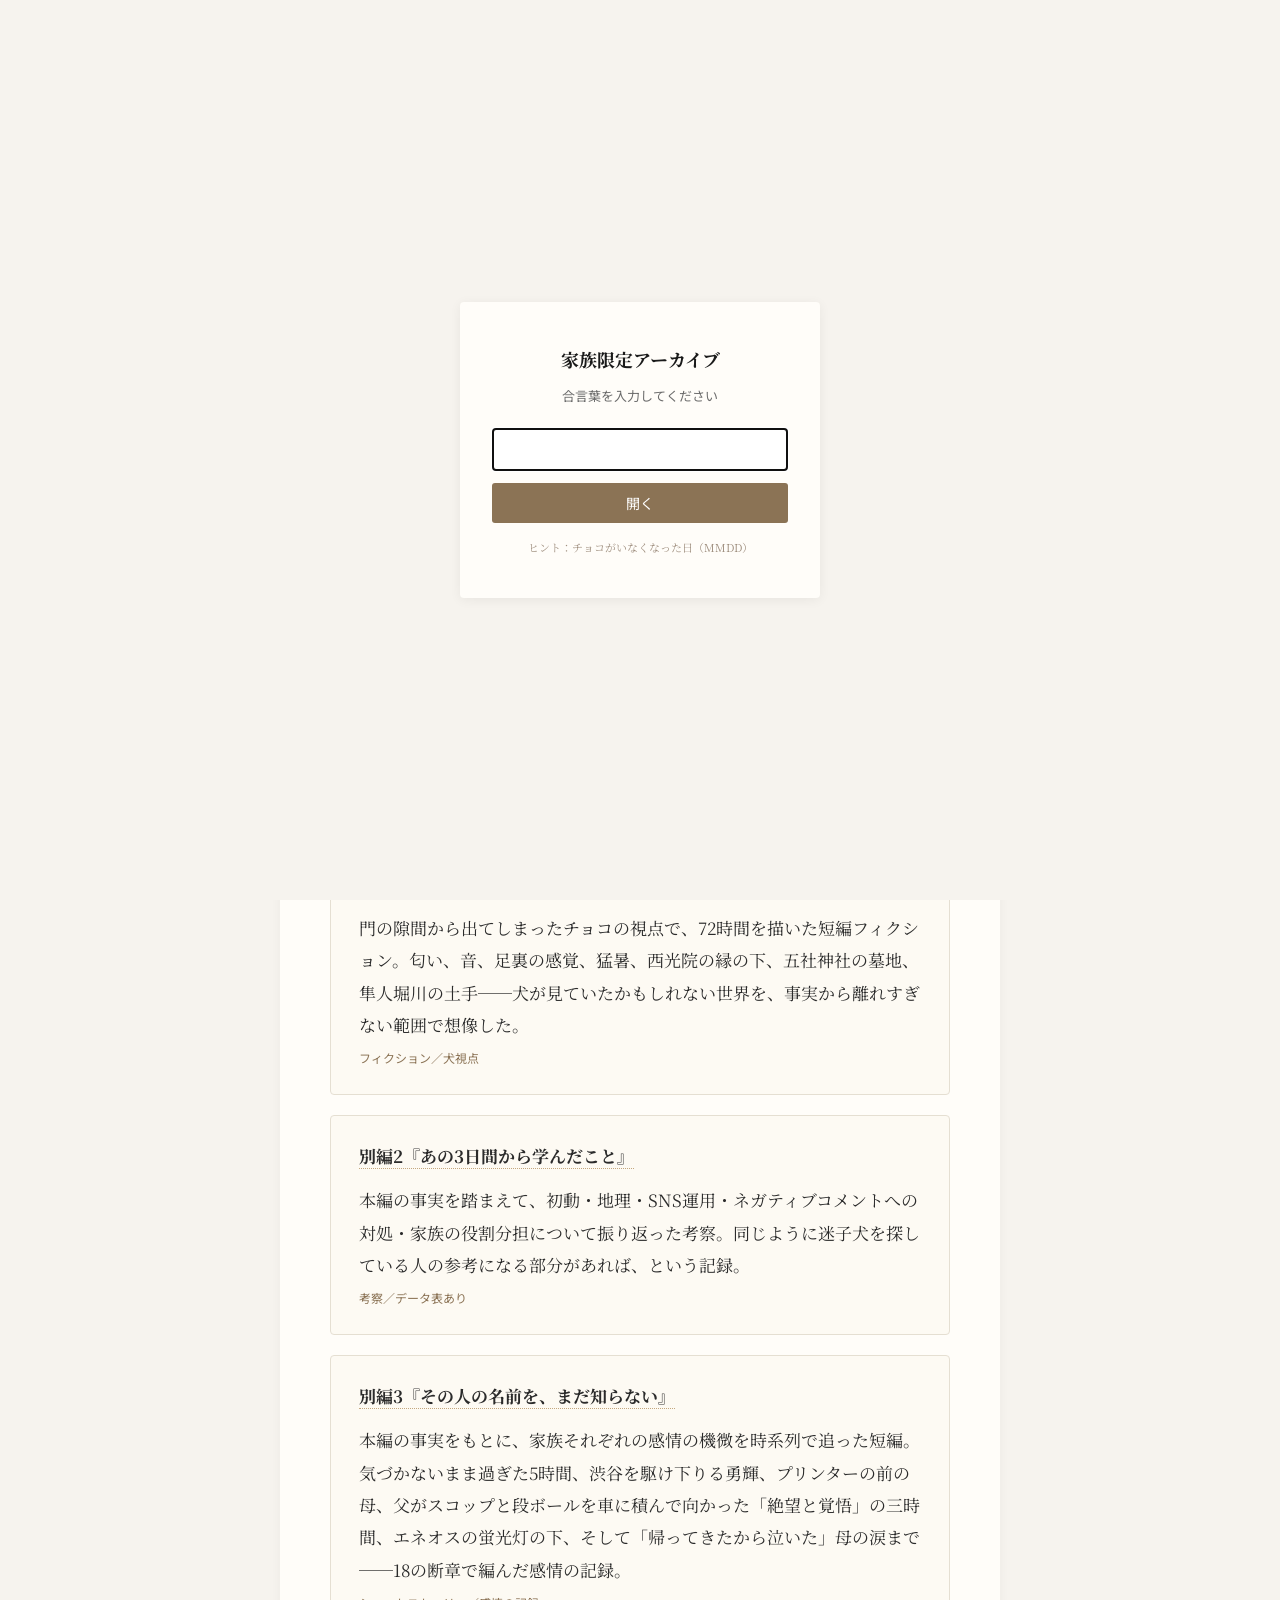
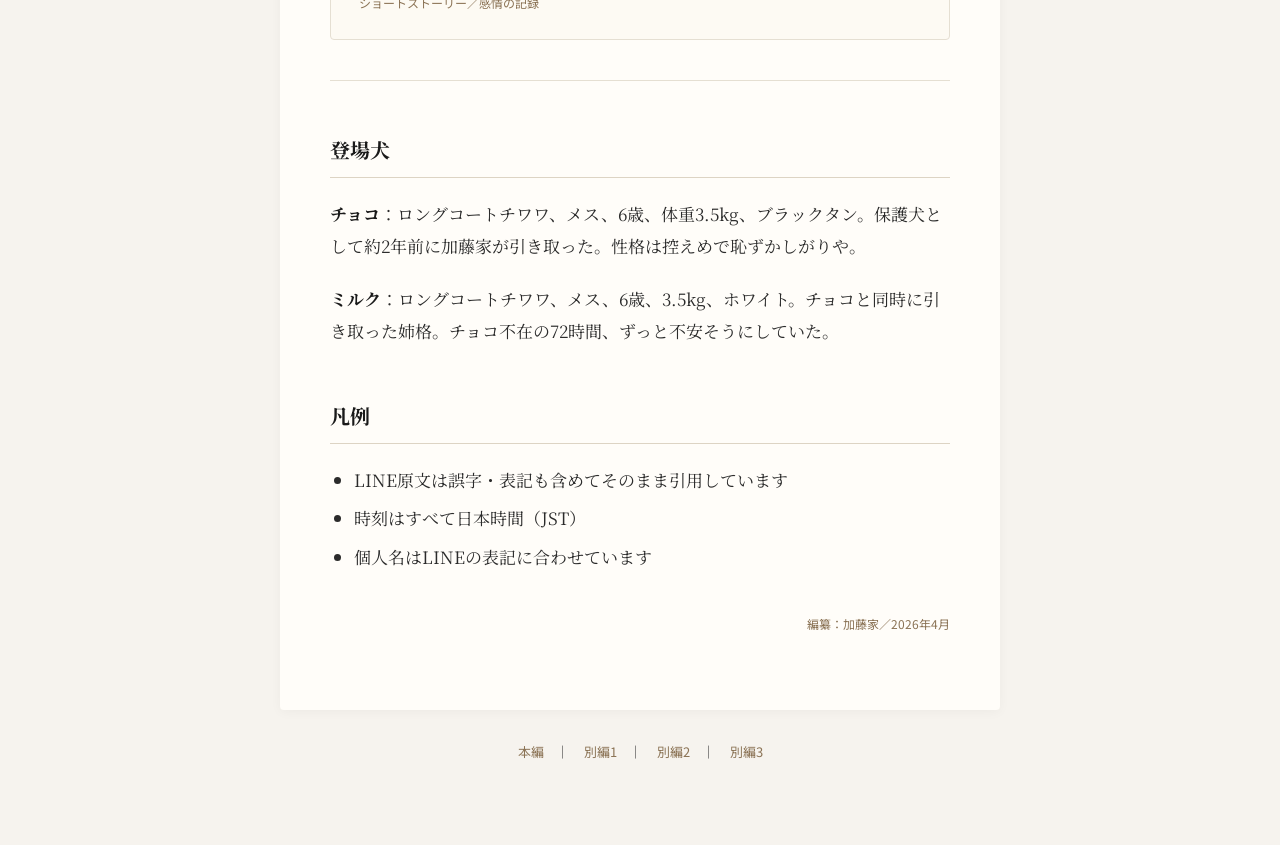
==== index.html @ e0f9bf0f "Enrich 別編3: add 絶望と覚悟 chapter and micro-details" ====
<!DOCTYPE html>
<html lang="ja">
<head>
<meta charset="UTF-8">
<meta name="viewport" content="width=device-width, initial-scale=1">
<meta name="robots" content="noindex, nofollow">
<title>チョコの72時間 | 家族限定アーカイブ</title>
<link rel="stylesheet" href="style.css">
<style>
  #gate {
    position: fixed; inset: 0; background: #f6f3ee;
    display: flex; align-items: center; justify-content: center;
    z-index: 9999; flex-direction: column; padding: 20px;
  }
  #gate .box {
    background: #fffdf9; padding: 40px 32px; max-width: 360px; width: 100%;
    text-align: center; border-radius: 4px; box-shadow: 0 2px 12px rgba(0,0,0,0.06);
  }
  #gate h2 { border: none; font-size: 18px; margin: 0 0 8px; padding: 0; }
  #gate p { font-family: "Noto Sans JP", sans-serif; font-size: 13px; color: #6b6b6b; margin-bottom: 20px; }
  #gate input {
    width: 100%; padding: 10px 12px; font-size: 15px; border: 1px solid #ddd4c4;
    border-radius: 3px; margin-bottom: 12px; font-family: "Noto Sans JP", sans-serif;
  }
  #gate button {
    width: 100%; padding: 10px; font-size: 14px; background: #8b7355; color: #fff;
    border: none; border-radius: 3px; cursor: pointer; font-family: "Noto Sans JP", sans-serif;
  }
  #gate button:hover { background: #5a4a30; }
  #gate .hint { font-size: 11px; color: #a09080; margin-top: 14px; }
  body.locked { overflow: hidden; }
</style>
</head>
<body class="locked">

<div id="gate">
  <div class="box">
    <h2>家族限定アーカイブ</h2>
    <p>合言葉を入力してください</p>
    <form id="gate-form">
      <input type="password" id="gate-input" autocomplete="off" autofocus>
      <button type="submit">開く</button>
    </form>
    <div class="hint">ヒント：チョコがいなくなった日（MMDD）</div>
  </div>
</div>

<header class="site-header">
  <div class="tag">FAMILY ARCHIVE</div>
  <a href="index.html">マガジン『チョコの72時間』</a>
</header>

<div class="container">
  <h1 class="site-title">チョコの72時間</h1>
  <p class="subtitle" style="text-align:center; border:none; padding-bottom:0;">
    2025年6月16日〜18日／埼玉県春日部市・宮代町<br>
    ──迷子になった一匹のチワワをめぐる、72時間の記録
  </p>

  <div class="note-box">
    このアーカイブは、加藤家の家族内共有のために作成された非公開サイトです。<br>
    本編は事実の記録、別編1は犬視点のフィクション、別編2は考察です。<br>
    外部への転載・SNSへの引用はご遠慮ください。
  </div>

  <h2>収録作品</h2>

  <div class="toc-card">
    <h3><a href="honpen.html">本編『チョコの72時間』</a></h3>
    <p style="margin: 8px 0 4px;">6月16日朝9時、春日部市内牧の実家からチョコが消えた。警察・保健所への通報、聞き込み、ポスター貼り、SNS拡散、ボランティアの合流、そして6月18日夜22時25分の保護──LINE原文と時刻を追いながら、72時間を事実の順に並べた記録。</p>
    <div class="toc-meta">ドキュメンタリー／LINE原文引用あり</div>
  </div>

  <div class="toc-card">
    <h3><a href="bouken.html">別編1『チョコの大冒険』</a></h3>
    <p style="margin: 8px 0 4px;">門の隙間から出てしまったチョコの視点で、72時間を描いた短編フィクション。匂い、音、足裏の感覚、猛暑、西光院の縁の下、五社神社の墓地、隼人堀川の土手──犬が見ていたかもしれない世界を、事実から離れすぎない範囲で想像した。</p>
    <div class="toc-meta">フィクション／犬視点</div>
  </div>

  <div class="toc-card">
    <h3><a href="kousatsu.html">別編2『あの3日間から学んだこと』</a></h3>
    <p style="margin: 8px 0 4px;">本編の事実を踏まえて、初動・地理・SNS運用・ネガティブコメントへの対処・家族の役割分担について振り返った考察。同じように迷子犬を探している人の参考になる部分があれば、という記録。</p>
    <div class="toc-meta">考察／データ表あり</div>
  </div>

  <div class="toc-card">
    <h3><a href="story.html">別編3『その人の名前を、まだ知らない』</a></h3>
    <p style="margin: 8px 0 4px;">本編の事実をもとに、家族それぞれの感情の機微を時系列で追った短編。気づかないまま過ぎた5時間、渋谷を駆け下りる勇輝、プリンターの前の母、父がスコップと段ボールを車に積んで向かった「絶望と覚悟」の三時間、エネオスの蛍光灯の下、そして「帰ってきたから泣いた」母の涙まで──18の断章で編んだ感情の記録。</p>
    <div class="toc-meta">ショートストーリー／感情の記録</div>
  </div>

  <hr>

  <h2>登場犬</h2>
  <p><strong>チョコ</strong>：ロングコートチワワ、メス、6歳、体重3.5kg、ブラックタン。保護犬として約2年前に加藤家が引き取った。性格は控えめで恥ずかしがりや。</p>
  <p><strong>ミルク</strong>：ロングコートチワワ、メス、6歳、3.5kg、ホワイト。チョコと同時に引き取った姉格。チョコ不在の72時間、ずっと不安そうにしていた。</p>

  <h2>凡例</h2>
  <ul>
    <li>LINE原文は誤字・表記も含めてそのまま引用しています</li>
    <li>時刻はすべて日本時間（JST）</li>
    <li>個人名はLINEの表記に合わせています</li>
  </ul>

  <p style="text-align: right; font-family: 'Noto Sans JP', sans-serif; font-size: 12px; color: #8b7355; margin-top: 40px;">
    編纂：加藤家／2026年4月
  </p>
</div>

<nav class="site-nav">
  <a href="honpen.html">本編</a>｜
  <a href="bouken.html">別編1</a>｜
  <a href="kousatsu.html">別編2</a>｜
  <a href="story.html">別編3</a>
</nav>

<script>
(function(){
  // 簡易パスワードゲート（家族共有用。暗号強度は無し）
  var PASS = "0616"; // チョコがいなくなった日
  var KEY = "choko72_unlocked";
  var gate = document.getElementById("gate");
  var form = document.getElementById("gate-form");
  var input = document.getElementById("gate-input");

  if (sessionStorage.getItem(KEY) === "1") {
    gate.style.display = "none";
    document.body.classList.remove("locked");
    return;
  }
  form.addEventListener("submit", function(e){
    e.preventDefault();
    if (input.value.trim() === PASS) {
      sessionStorage.setItem(KEY, "1");
      gate.style.display = "none";
      document.body.classList.remove("locked");
    } else {
      input.value = "";
      input.placeholder = "違います。もう一度";
    }
  });
})();
</script>

</body>
</html>
---- style.css ----
/* チョコの72時間 - 家族限定サイト スタイル */
@import url('https://fonts.googleapis.com/css2?family=Noto+Serif+JP:wght@400;500;700&family=Noto+Sans+JP:wght@400;500&display=swap');

* { box-sizing: border-box; margin: 0; padding: 0; }

body {
  font-family: "Noto Serif JP", "游明朝", "Yu Mincho", "ヒラギノ明朝 ProN", serif;
  background: #f6f3ee;
  color: #2b2b2b;
  line-height: 1.9;
  font-size: 17px;
  padding: 40px 20px 80px;
}

.container {
  max-width: 720px;
  margin: 0 auto;
  background: #fffdf9;
  padding: 60px 50px;
  border-radius: 4px;
  box-shadow: 0 2px 12px rgba(0,0,0,0.04);
}

header.site-header {
  max-width: 720px;
  margin: 0 auto 30px;
  text-align: center;
}

header.site-header .tag {
  font-family: "Noto Sans JP", sans-serif;
  font-size: 11px;
  letter-spacing: 0.3em;
  color: #8b7355;
  margin-bottom: 8px;
}

header.site-header a {
  color: #8b7355;
  text-decoration: none;
  font-size: 13px;
  font-family: "Noto Sans JP", sans-serif;
}

h1 {
  font-size: 28px;
  font-weight: 700;
  line-height: 1.5;
  margin-bottom: 12px;
  color: #1a1a1a;
}

h1.site-title { font-size: 34px; margin-bottom: 20px; text-align: center; }

h2 {
  font-size: 20px;
  font-weight: 700;
  margin: 50px 0 20px;
  padding-bottom: 8px;
  border-bottom: 1px solid #ddd4c4;
  color: #1a1a1a;
}

h3 {
  font-size: 17px;
  font-weight: 700;
  margin: 30px 0 12px;
  color: #3a3a3a;
}

.subtitle {
  font-size: 15px;
  color: #6b6b6b;
  margin-bottom: 40px;
  padding-bottom: 20px;
  border-bottom: 1px solid #e5dfd2;
  font-family: "Noto Sans JP", sans-serif;
  font-weight: 400;
}

p { margin-bottom: 1.2em; }

blockquote {
  border-left: 3px solid #c4a77d;
  background: #f7f2e8;
  padding: 14px 20px;
  margin: 20px 0;
  font-family: "Noto Sans JP", sans-serif;
  font-size: 15px;
  line-height: 1.8;
  color: #3a3a3a;
}

blockquote p { margin-bottom: 0.4em; }
blockquote p:last-child { margin-bottom: 0; }

hr {
  border: none;
  border-top: 1px solid #e5dfd2;
  margin: 40px 0;
}

strong { color: #1a1a1a; }

table {
  width: 100%;
  border-collapse: collapse;
  margin: 20px 0;
  font-family: "Noto Sans JP", sans-serif;
  font-size: 14px;
}

th, td {
  padding: 10px 12px;
  border: 1px solid #e5dfd2;
  text-align: left;
  vertical-align: top;
}

th {
  background: #f1ebdd;
  font-weight: 500;
}

ul, ol { margin: 12px 0 20px 24px; }
li { margin-bottom: 6px; }

.meta {
  font-family: "Noto Sans JP", sans-serif;
  font-size: 13px;
  color: #8b7355;
  margin-bottom: 10px;
}

.time-marker {
  font-family: "Noto Sans JP", sans-serif;
  font-weight: 500;
  color: #5a4a30;
  margin-right: 8px;
}

.final-lines {
  text-align: center;
  margin: 60px 0 20px;
  font-size: 19px;
  line-height: 2.4;
  color: #2b2b2b;
}

nav.site-nav {
  max-width: 720px;
  margin: 30px auto 0;
  text-align: center;
  font-family: "Noto Sans JP", sans-serif;
  font-size: 13px;
}
nav.site-nav a {
  color: #8b7355;
  text-decoration: none;
  margin: 0 12px;
}
nav.site-nav a:hover { color: #5a4a30; text-decoration: underline; }

.toc-card {
  border: 1px solid #e5dfd2;
  padding: 24px 28px;
  margin: 20px 0;
  background: #fdfaf3;
  border-radius: 4px;
}
.toc-card h3 { margin-top: 0; }
.toc-card a {
  color: #2b2b2b;
  text-decoration: none;
  border-bottom: 1px dotted #c4a77d;
}
.toc-card a:hover { color: #5a4a30; }
.toc-card .toc-meta {
  font-family: "Noto Sans JP", sans-serif;
  font-size: 12px;
  color: #8b7355;
  margin-top: 6px;
}

.note-box {
  background: #f7f2e8;
  border-left: 3px solid #c4a77d;
  padding: 14px 20px;
  margin: 30px 0;
  font-family: "Noto Sans JP", sans-serif;
  font-size: 13px;
  color: #5a4a30;
  line-height: 1.7;
}

@media (max-width: 600px) {
  body { padding: 20px 10px 60px; font-size: 16px; }
  .container { padding: 30px 22px; }
  h1 { font-size: 23px; }
  h1.site-title { font-size: 26px; }
  h2 { font-size: 18px; }
  blockquote { padding: 12px 16px; font-size: 14px; }
  table { font-size: 13px; }
}

@media print {
  body { background: white; padding: 0; }
  .container { box-shadow: none; padding: 20px; }
  nav.site-nav, header.site-header { display: none; }
}
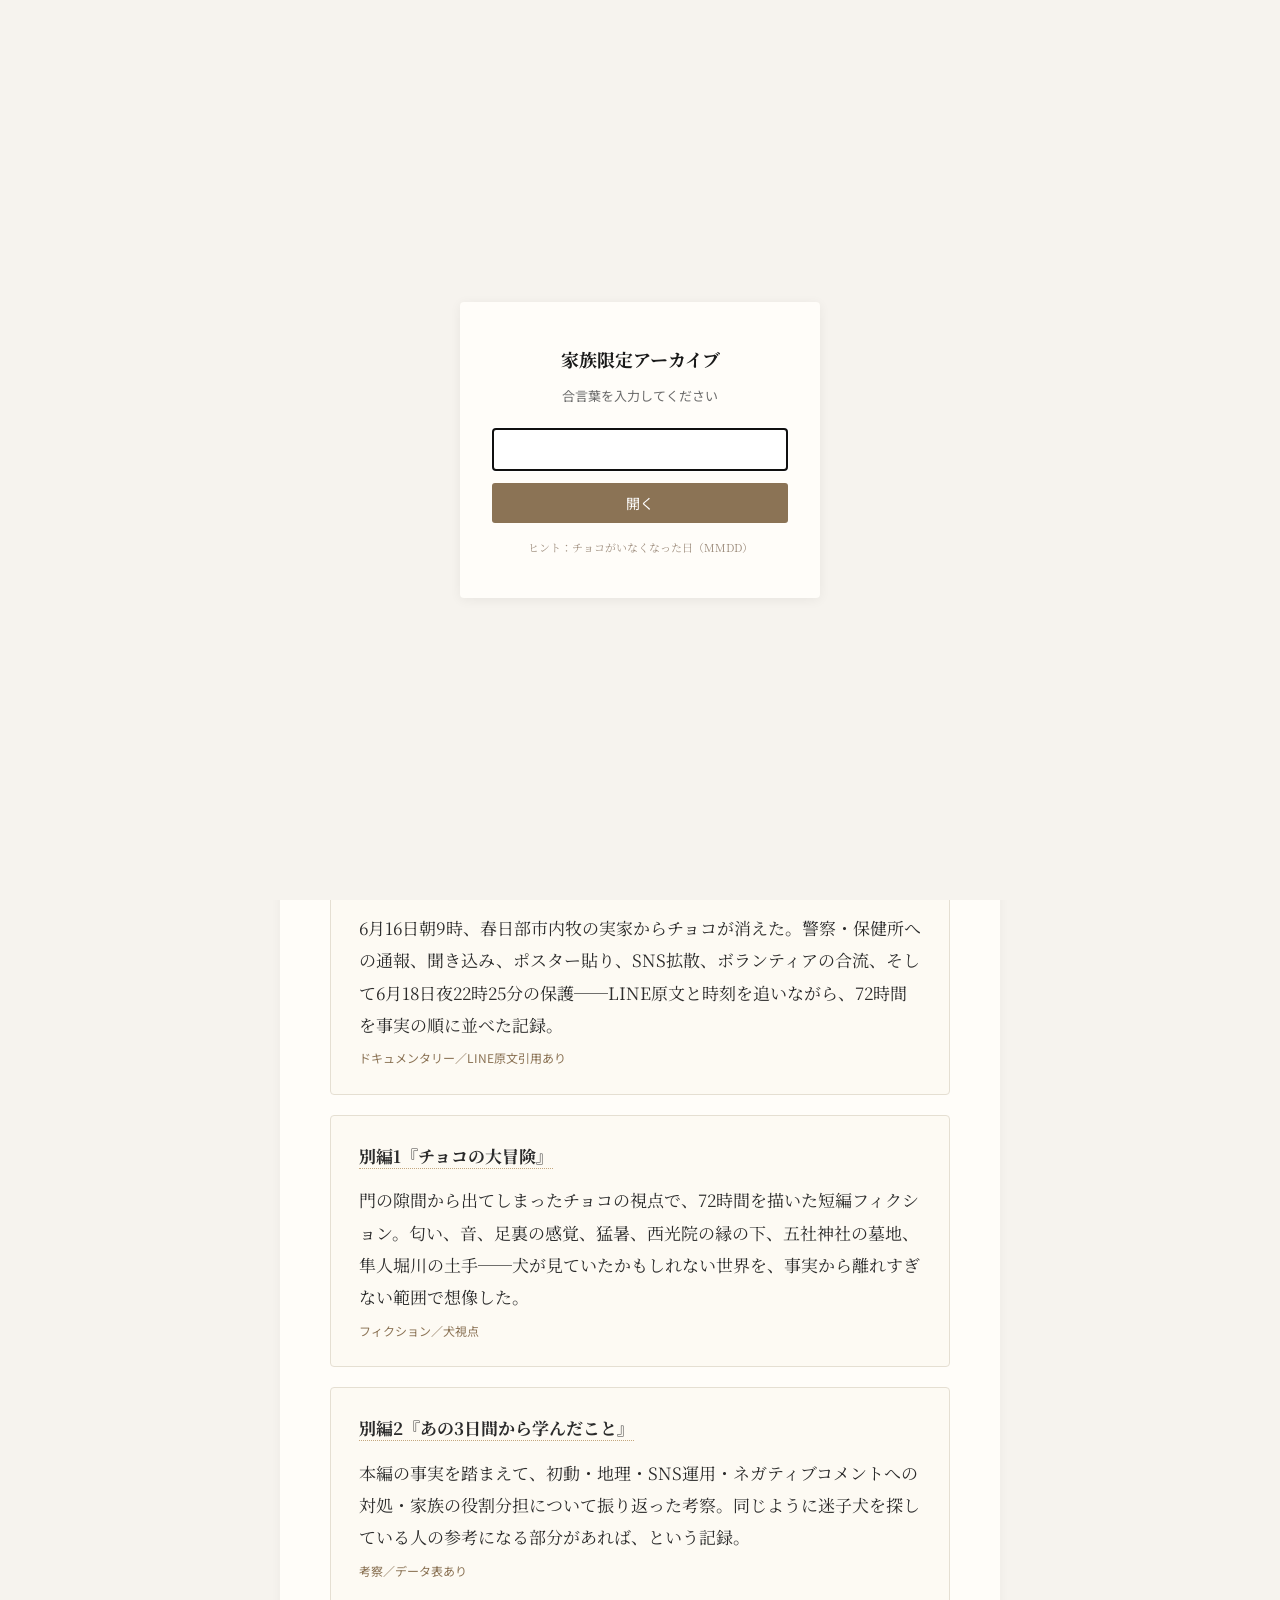
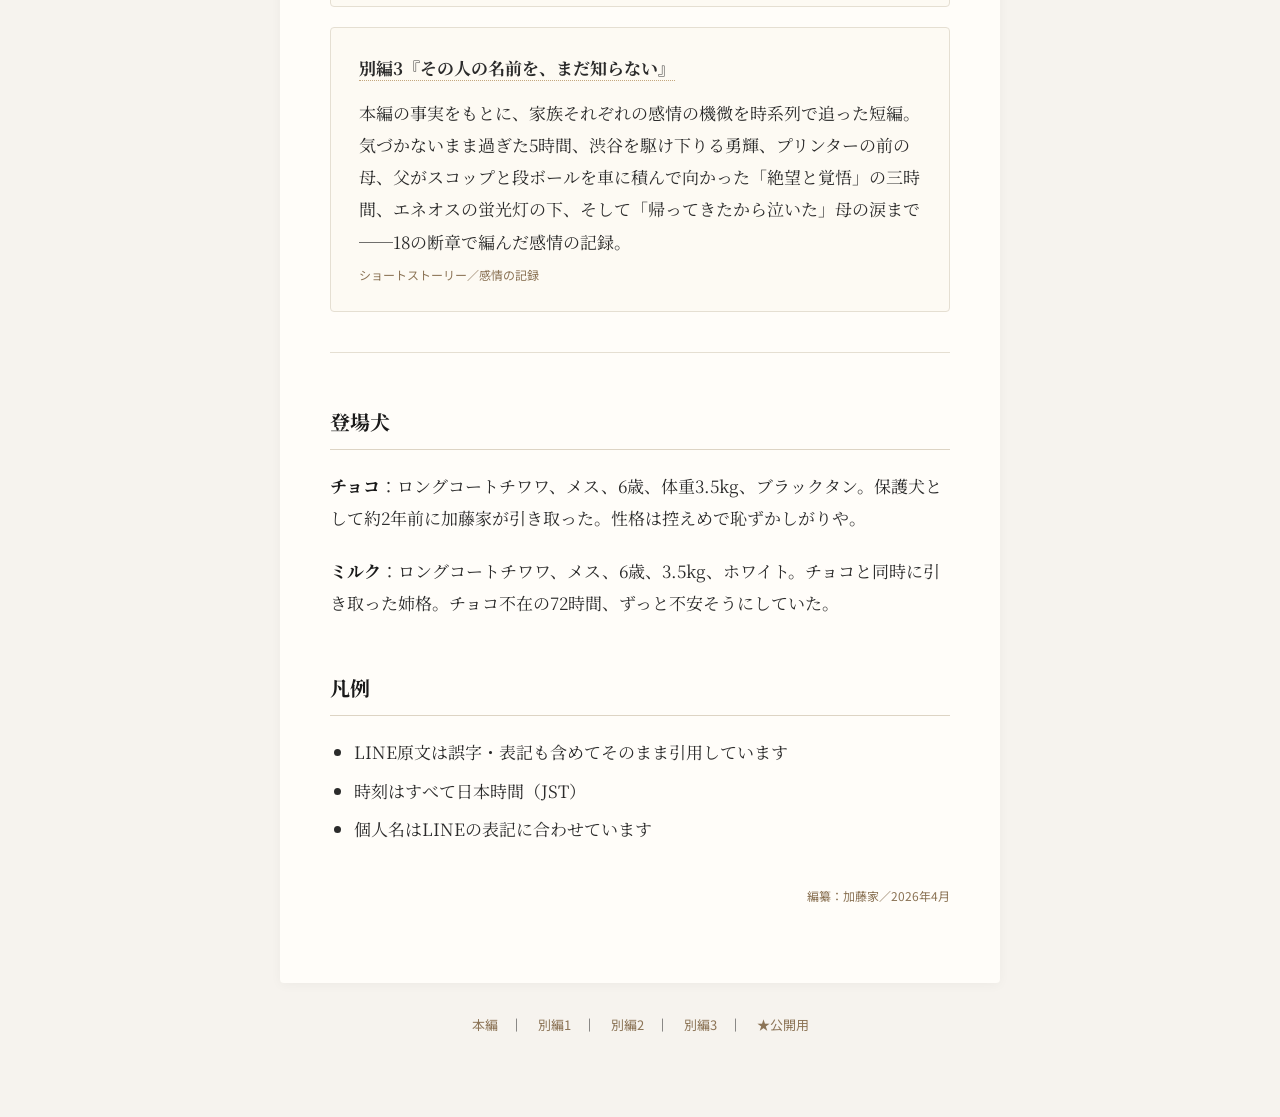
==== commit 6f8fcace: "Add note.html: 150-point public version for note/SNS" ====
--- a/index.html
+++ b/index.html
@@ -65,6 +65,13 @@
 
   <h2>収録作品</h2>
 
+  <div class="toc-card" style="border-color:#c4a77d; background:#fff6e0;">
+    <h3 style="color:#8b5a2b;"><a href="note.html">★ 公開用『まだ、諦めないで。──チョコを探した72時間』</a></h3>
+    <p style="margin: 8px 0 4px;">迷子犬を探している飼い主が検索窓から流入してきた瞬間を想定し、行動転換まで一気に導く公開用最終版。本編・別編を圧縮統合し、章間に「▶ 今、探しているあなたへ」のマイクロ助言を差し込み、巻末に「今日やるべき15のこと」を配置。note／SNS拡散用。</p>
+    <div class="toc-meta">note公開・SNS拡散用／150点版</div>
+  </div>
+
+
   <div class="toc-card">
     <h3><a href="honpen.html">本編『チョコの72時間』</a></h3>
     <p style="margin: 8px 0 4px;">6月16日朝9時、春日部市内牧の実家からチョコが消えた。警察・保健所への通報、聞き込み、ポスター貼り、SNS拡散、ボランティアの合流、そして6月18日夜22時25分の保護──LINE原文と時刻を追いながら、72時間を事実の順に並べた記録。</p>
@@ -111,7 +118,8 @@
   <a href="honpen.html">本編</a>｜
   <a href="bouken.html">別編1</a>｜
   <a href="kousatsu.html">別編2</a>｜
-  <a href="story.html">別編3</a>
+  <a href="story.html">別編3</a>｜
+  <a href="note.html">★公開用</a>
 </nav>
 
 <script>
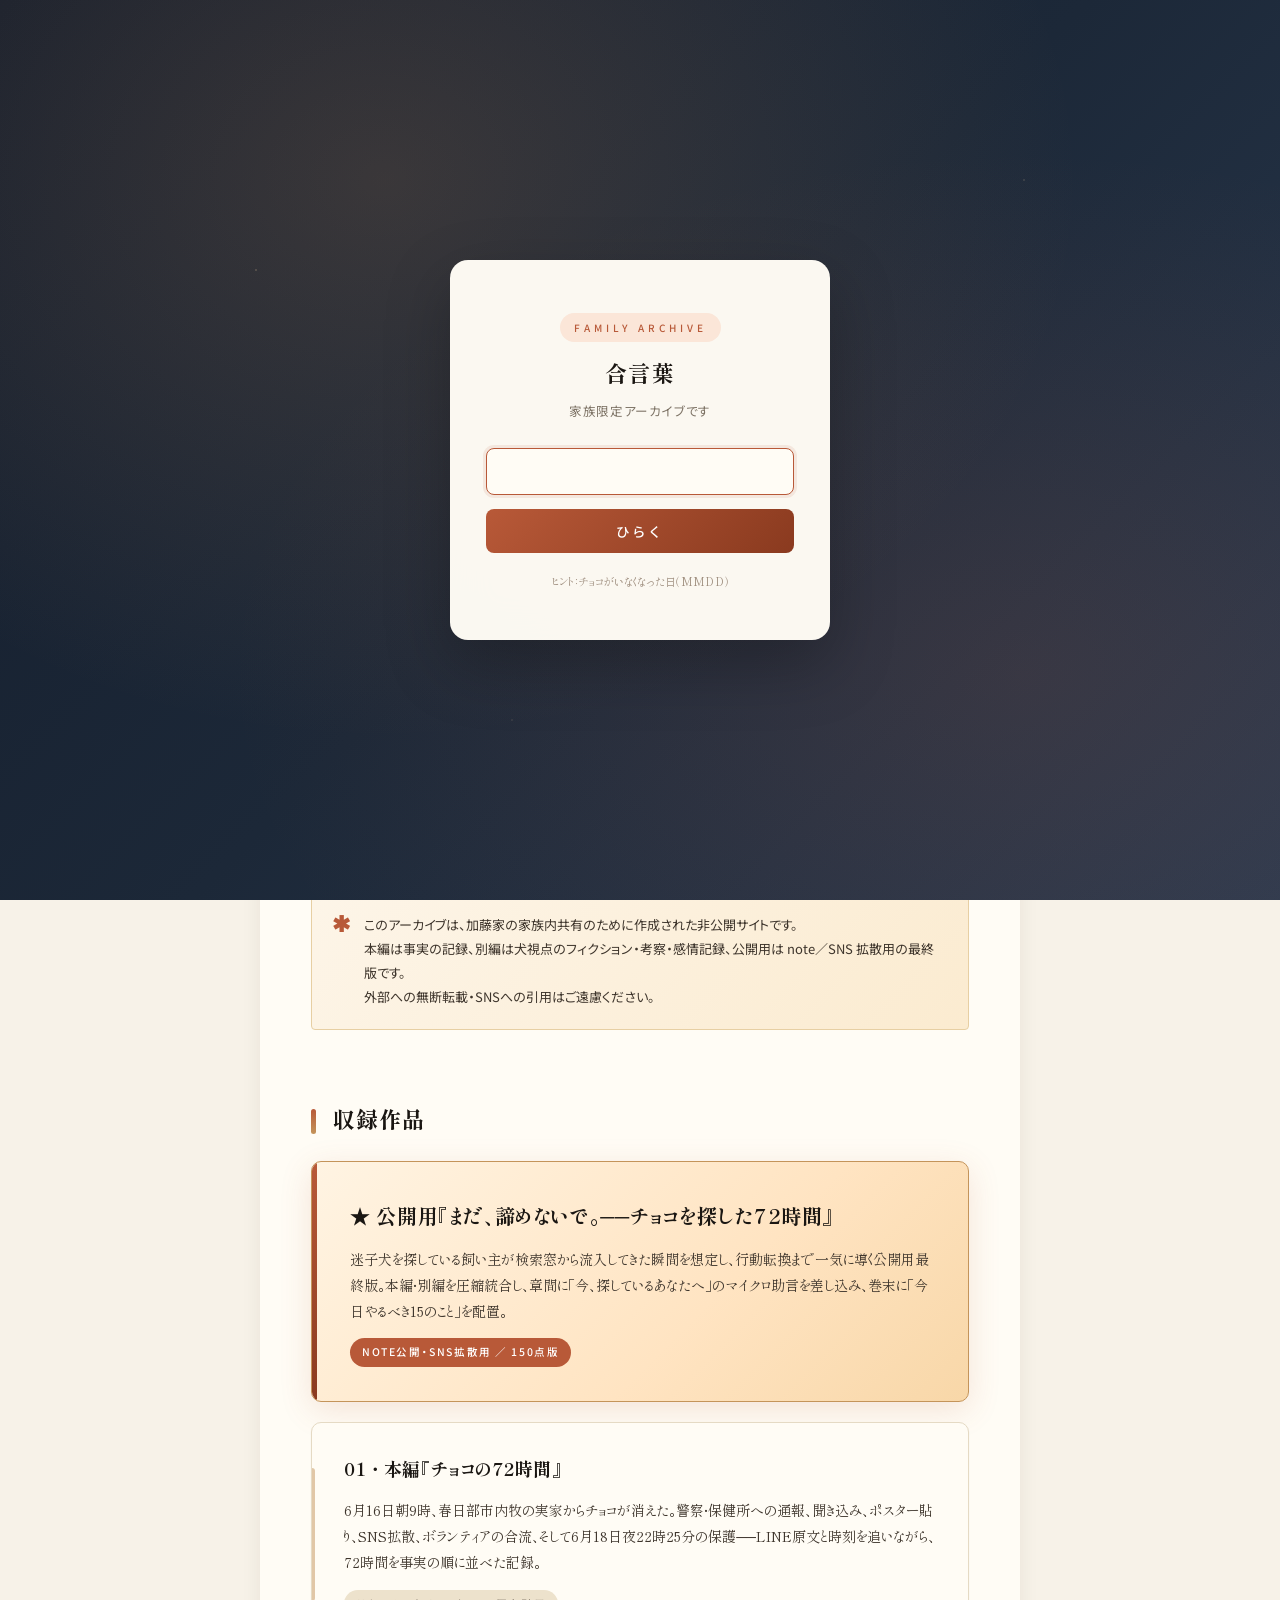
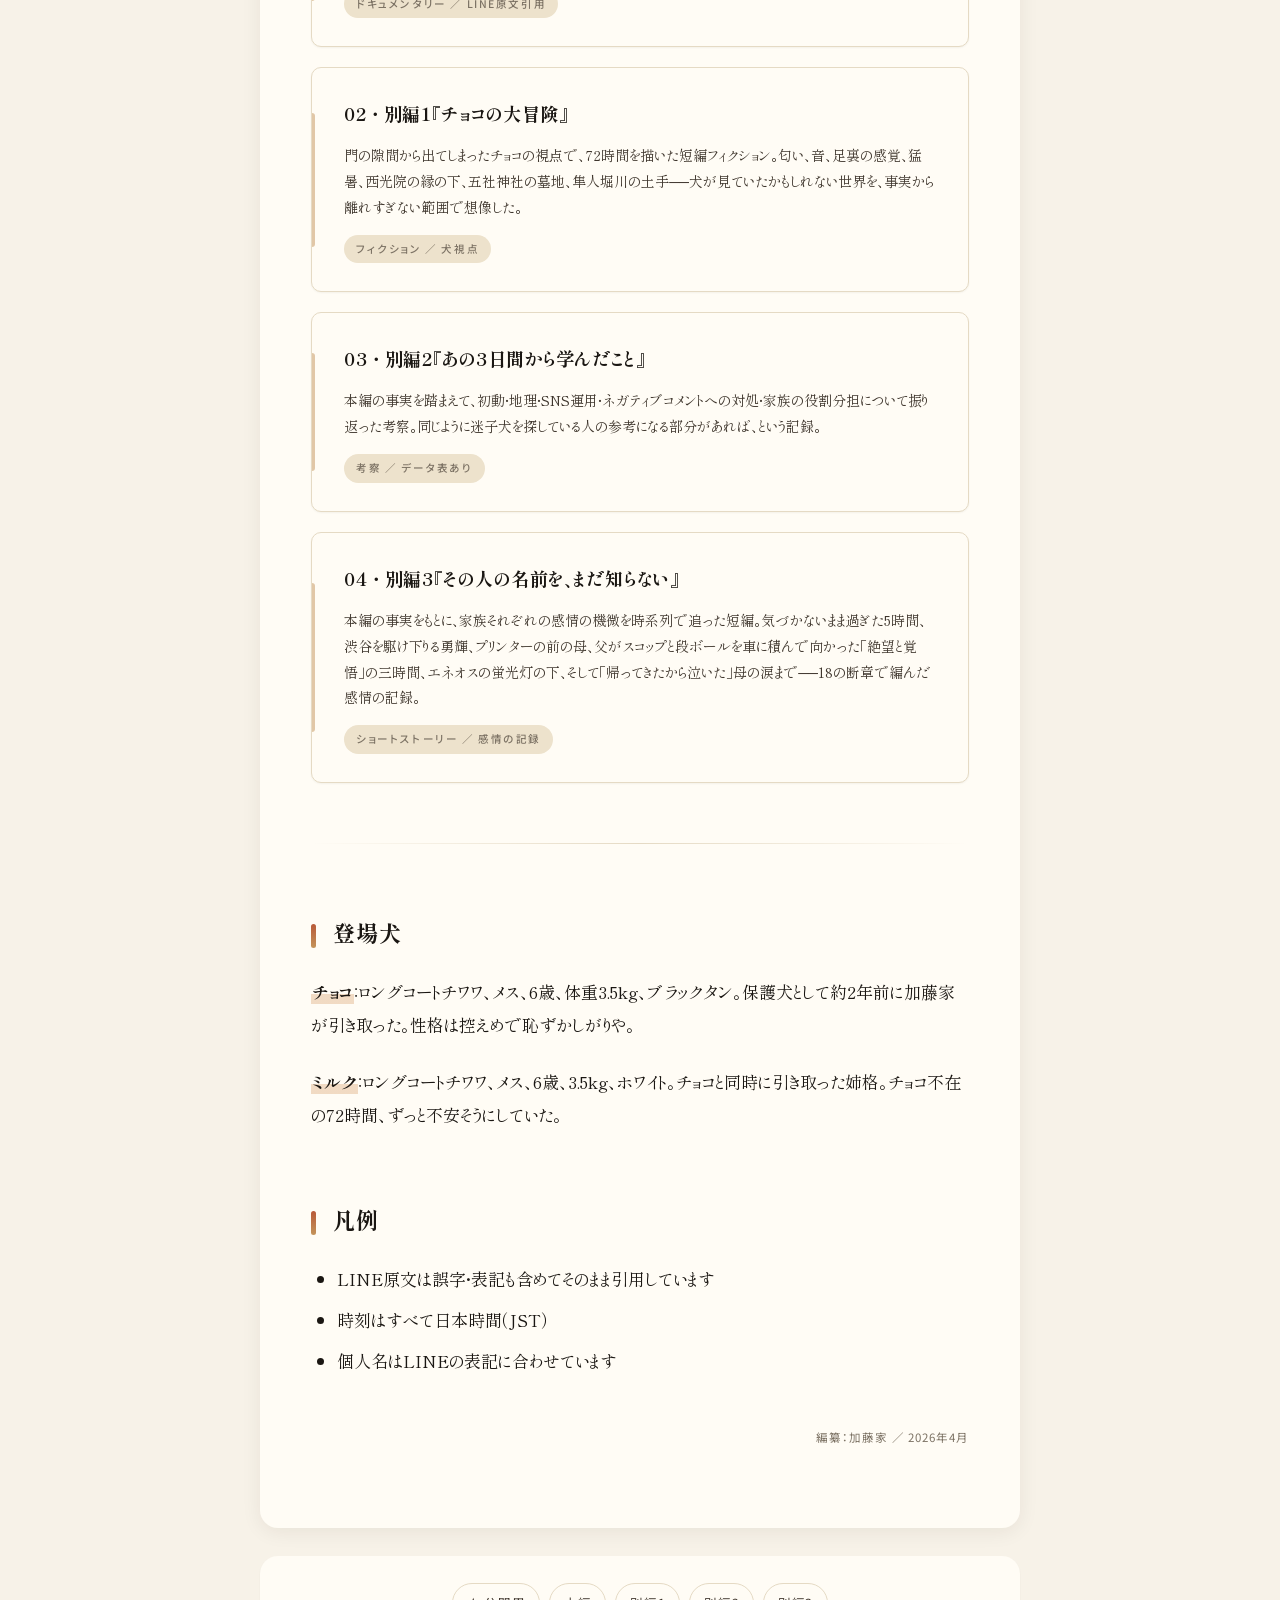
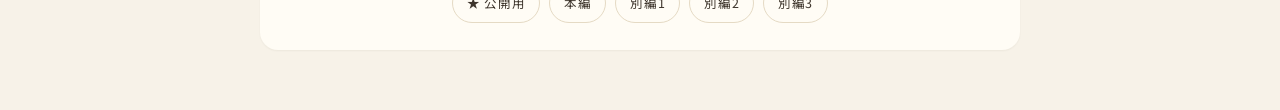
==== commit 0770da14: "Redesign: Dusk & Dawn theme with hero, stats strip, progress bar, scroll reveal" ====
--- a/index.html
+++ b/index.html
@@ -7,93 +7,186 @@
 <title>チョコの72時間 | 家族限定アーカイブ</title>
 <link rel="stylesheet" href="style.css">
 <style>
+  /* Password gate */
   #gate {
-    position: fixed; inset: 0; background: #f6f3ee;
+    position: fixed; inset: 0;
+    background:
+      radial-gradient(ellipse at 30% 20%, rgba(212, 148, 90, 0.18), transparent 55%),
+      radial-gradient(ellipse at 80% 75%, rgba(184, 89, 56, 0.14), transparent 55%),
+      linear-gradient(135deg, #141d2c 0%, #1c2838 50%, #2a3a50 100%);
     display: flex; align-items: center; justify-content: center;
     z-index: 9999; flex-direction: column; padding: 20px;
   }
+  #gate::before {
+    content: "";
+    position: absolute; inset: 0;
+    background-image:
+      radial-gradient(1.5px 1.5px at 20% 30%, rgba(255, 220, 170, 0.3), transparent),
+      radial-gradient(1px 1px at 60% 50%, rgba(255, 220, 170, 0.2), transparent),
+      radial-gradient(1.3px 1.3px at 80% 20%, rgba(255, 220, 170, 0.25), transparent),
+      radial-gradient(1.2px 1.2px at 40% 80%, rgba(255, 220, 170, 0.18), transparent);
+    pointer-events: none;
+  }
   #gate .box {
-    background: #fffdf9; padding: 40px 32px; max-width: 360px; width: 100%;
-    text-align: center; border-radius: 4px; box-shadow: 0 2px 12px rgba(0,0,0,0.06);
-  }
-  #gate h2 { border: none; font-size: 18px; margin: 0 0 8px; padding: 0; }
-  #gate p { font-family: "Noto Sans JP", sans-serif; font-size: 13px; color: #6b6b6b; margin-bottom: 20px; }
+    position: relative;
+    background: rgba(255, 252, 245, 0.98);
+    padding: 48px 36px;
+    max-width: 380px; width: 100%;
+    text-align: center;
+    border-radius: 18px;
+    box-shadow: 0 24px 64px rgba(0, 0, 0, 0.25);
+    backdrop-filter: blur(20px);
+  }
+  #gate .gate-tag {
+    display: inline-block;
+    font-family: "Noto Sans JP", sans-serif;
+    font-size: 10px;
+    letter-spacing: 0.4em;
+    color: #b85938;
+    padding: 5px 14px;
+    background: #fbe6d8;
+    border-radius: 100px;
+    margin-bottom: 14px;
+    font-weight: 500;
+  }
+  #gate h2 {
+    border: none; font-family: "Shippori Mincho", serif;
+    font-size: 22px; margin: 0 0 10px; padding: 0;
+    letter-spacing: 0.05em; font-weight: 700;
+    color: #1a1612;
+  }
+  #gate h2::before { display: none; }
+  #gate p {
+    font-family: "Noto Sans JP", sans-serif;
+    font-size: 12.5px;
+    color: #7d7365; margin-bottom: 24px;
+    letter-spacing: 0.05em;
+  }
   #gate input {
-    width: 100%; padding: 10px 12px; font-size: 15px; border: 1px solid #ddd4c4;
-    border-radius: 3px; margin-bottom: 12px; font-family: "Noto Sans JP", sans-serif;
+    width: 100%; padding: 12px 14px;
+    font-size: 16px;
+    border: 1px solid #e5dac4;
+    border-radius: 8px;
+    margin-bottom: 14px;
+    font-family: "JetBrains Mono", monospace;
+    text-align: center;
+    letter-spacing: 0.3em;
+    background: #fffcf5;
+    color: #1a1612;
+    transition: border-color 0.2s;
+  }
+  #gate input:focus {
+    outline: none;
+    border-color: #b85938;
+    box-shadow: 0 0 0 3px rgba(184, 89, 56, 0.1);
   }
   #gate button {
-    width: 100%; padding: 10px; font-size: 14px; background: #8b7355; color: #fff;
-    border: none; border-radius: 3px; cursor: pointer; font-family: "Noto Sans JP", sans-serif;
-  }
-  #gate button:hover { background: #5a4a30; }
-  #gate .hint { font-size: 11px; color: #a09080; margin-top: 14px; }
+    width: 100%; padding: 12px;
+    font-size: 13.5px;
+    background: linear-gradient(135deg, #b85938, #8a3a1f);
+    color: #fff;
+    border: none;
+    border-radius: 8px;
+    cursor: pointer;
+    font-family: "Noto Sans JP", sans-serif;
+    font-weight: 500;
+    letter-spacing: 0.15em;
+    transition: all 0.2s;
+  }
+  #gate button:hover {
+    transform: translateY(-1px);
+    box-shadow: 0 8px 20px rgba(184, 89, 56, 0.3);
+  }
+  #gate .hint {
+    font-size: 11px; color: #a09080;
+    margin-top: 18px; letter-spacing: 0.03em;
+  }
   body.locked { overflow: hidden; }
 </style>
 </head>
 <body class="locked">
 
+<div class="progress-bar"></div>
+
 <div id="gate">
   <div class="box">
-    <h2>家族限定アーカイブ</h2>
-    <p>合言葉を入力してください</p>
+    <div class="gate-tag">FAMILY ARCHIVE</div>
+    <h2>合言葉</h2>
+    <p>家族限定アーカイブです</p>
     <form id="gate-form">
-      <input type="password" id="gate-input" autocomplete="off" autofocus>
-      <button type="submit">開く</button>
+      <input type="password" id="gate-input" autocomplete="off" autofocus maxlength="12">
+      <button type="submit">ひらく</button>
     </form>
     <div class="hint">ヒント：チョコがいなくなった日（MMDD）</div>
   </div>
 </div>
 
-<header class="site-header">
-  <div class="tag">FAMILY ARCHIVE</div>
-  <a href="index.html">マガジン『チョコの72時間』</a>
-</header>
+<!-- Hero -->
+<section class="hero">
+  <div class="hero-tag">FAMILY ARCHIVE ・ 2025 SUMMER</div>
+  <h1>チョコの72時間</h1>
+  <p class="hero-sub">
+    2025年6月16日、朝9時。<br>
+    埼玉県春日部市から、一匹のチワワが消えた。<br>
+    ── 家族と、SNSで集まった十六人の他人の、七十二時間の記録。
+  </p>
+  <div class="hero-date">JUN 16 – JUN 18 ・ 2025</div>
+</section>
+
+<!-- Stats strip -->
+<div class="stats-strip">
+  <div class="stat">
+    <span class="stat-num">72<span class="stat-num-unit">h</span></span>
+    <span class="stat-label">HOURS LOST</span>
+  </div>
+  <div class="stat">
+    <span class="stat-num">1.2<span class="stat-num-unit">km</span></span>
+    <span class="stat-label">STRAIGHT LINE</span>
+  </div>
+  <div class="stat">
+    <span class="stat-num">16<span class="stat-num-unit">人</span></span>
+    <span class="stat-label">VOLUNTEERS</span>
+  </div>
+</div>
 
 <div class="container">
-  <h1 class="site-title">チョコの72時間</h1>
-  <p class="subtitle" style="text-align:center; border:none; padding-bottom:0;">
-    2025年6月16日〜18日／埼玉県春日部市・宮代町<br>
-    ──迷子になった一匹のチワワをめぐる、72時間の記録
-  </p>
 
   <div class="note-box">
     このアーカイブは、加藤家の家族内共有のために作成された非公開サイトです。<br>
-    本編は事実の記録、別編1は犬視点のフィクション、別編2は考察です。<br>
-    外部への転載・SNSへの引用はご遠慮ください。
+    本編は事実の記録、別編は犬視点のフィクション・考察・感情記録、公開用は note／SNS 拡散用の最終版です。<br>
+    外部への無断転載・SNSへの引用はご遠慮ください。
   </div>
 
   <h2>収録作品</h2>
 
-  <div class="toc-card" style="border-color:#c4a77d; background:#fff6e0;">
-    <h3 style="color:#8b5a2b;"><a href="note.html">★ 公開用『まだ、諦めないで。──チョコを探した72時間』</a></h3>
-    <p style="margin: 8px 0 4px;">迷子犬を探している飼い主が検索窓から流入してきた瞬間を想定し、行動転換まで一気に導く公開用最終版。本編・別編を圧縮統合し、章間に「▶ 今、探しているあなたへ」のマイクロ助言を差し込み、巻末に「今日やるべき15のこと」を配置。note／SNS拡散用。</p>
-    <div class="toc-meta">note公開・SNS拡散用／150点版</div>
-  </div>
-
-
-  <div class="toc-card">
-    <h3><a href="honpen.html">本編『チョコの72時間』</a></h3>
-    <p style="margin: 8px 0 4px;">6月16日朝9時、春日部市内牧の実家からチョコが消えた。警察・保健所への通報、聞き込み、ポスター貼り、SNS拡散、ボランティアの合流、そして6月18日夜22時25分の保護──LINE原文と時刻を追いながら、72時間を事実の順に並べた記録。</p>
-    <div class="toc-meta">ドキュメンタリー／LINE原文引用あり</div>
-  </div>
-
-  <div class="toc-card">
-    <h3><a href="bouken.html">別編1『チョコの大冒険』</a></h3>
-    <p style="margin: 8px 0 4px;">門の隙間から出てしまったチョコの視点で、72時間を描いた短編フィクション。匂い、音、足裏の感覚、猛暑、西光院の縁の下、五社神社の墓地、隼人堀川の土手──犬が見ていたかもしれない世界を、事実から離れすぎない範囲で想像した。</p>
-    <div class="toc-meta">フィクション／犬視点</div>
-  </div>
-
-  <div class="toc-card">
-    <h3><a href="kousatsu.html">別編2『あの3日間から学んだこと』</a></h3>
-    <p style="margin: 8px 0 4px;">本編の事実を踏まえて、初動・地理・SNS運用・ネガティブコメントへの対処・家族の役割分担について振り返った考察。同じように迷子犬を探している人の参考になる部分があれば、という記録。</p>
-    <div class="toc-meta">考察／データ表あり</div>
-  </div>
-
-  <div class="toc-card">
-    <h3><a href="story.html">別編3『その人の名前を、まだ知らない』</a></h3>
-    <p style="margin: 8px 0 4px;">本編の事実をもとに、家族それぞれの感情の機微を時系列で追った短編。気づかないまま過ぎた5時間、渋谷を駆け下りる勇輝、プリンターの前の母、父がスコップと段ボールを車に積んで向かった「絶望と覚悟」の三時間、エネオスの蛍光灯の下、そして「帰ってきたから泣いた」母の涙まで──18の断章で編んだ感情の記録。</p>
-    <div class="toc-meta">ショートストーリー／感情の記録</div>
+  <div class="toc-card featured">
+    <h3><a href="note.html">★ 公開用『まだ、諦めないで。──チョコを探した72時間』</a></h3>
+    <p>迷子犬を探している飼い主が検索窓から流入してきた瞬間を想定し、行動転換まで一気に導く公開用最終版。本編・別編を圧縮統合し、章間に「今、探しているあなたへ」のマイクロ助言を差し込み、巻末に「今日やるべき15のこと」を配置。</p>
+    <span class="toc-meta">NOTE公開・SNS拡散用 ／ 150点版</span>
+  </div>
+
+  <div class="toc-card">
+    <h3><a href="honpen.html">01 ・ 本編『チョコの72時間』</a></h3>
+    <p>6月16日朝9時、春日部市内牧の実家からチョコが消えた。警察・保健所への通報、聞き込み、ポスター貼り、SNS拡散、ボランティアの合流、そして6月18日夜22時25分の保護──LINE原文と時刻を追いながら、72時間を事実の順に並べた記録。</p>
+    <span class="toc-meta">ドキュメンタリー ／ LINE原文引用</span>
+  </div>
+
+  <div class="toc-card">
+    <h3><a href="bouken.html">02 ・ 別編1『チョコの大冒険』</a></h3>
+    <p>門の隙間から出てしまったチョコの視点で、72時間を描いた短編フィクション。匂い、音、足裏の感覚、猛暑、西光院の縁の下、五社神社の墓地、隼人堀川の土手──犬が見ていたかもしれない世界を、事実から離れすぎない範囲で想像した。</p>
+    <span class="toc-meta">フィクション ／ 犬視点</span>
+  </div>
+
+  <div class="toc-card">
+    <h3><a href="kousatsu.html">03 ・ 別編2『あの3日間から学んだこと』</a></h3>
+    <p>本編の事実を踏まえて、初動・地理・SNS運用・ネガティブコメントへの対処・家族の役割分担について振り返った考察。同じように迷子犬を探している人の参考になる部分があれば、という記録。</p>
+    <span class="toc-meta">考察 ／ データ表あり</span>
+  </div>
+
+  <div class="toc-card">
+    <h3><a href="story.html">04 ・ 別編3『その人の名前を、まだ知らない』</a></h3>
+    <p>本編の事実をもとに、家族それぞれの感情の機微を時系列で追った短編。気づかないまま過ぎた5時間、渋谷を駆け下りる勇輝、プリンターの前の母、父がスコップと段ボールを車に積んで向かった「絶望と覚悟」の三時間、エネオスの蛍光灯の下、そして「帰ってきたから泣いた」母の涙まで──18の断章で編んだ感情の記録。</p>
+    <span class="toc-meta">ショートストーリー ／ 感情の記録</span>
   </div>
 
   <hr>
@@ -109,23 +202,25 @@
     <li>個人名はLINEの表記に合わせています</li>
   </ul>
 
-  <p style="text-align: right; font-family: 'Noto Sans JP', sans-serif; font-size: 12px; color: #8b7355; margin-top: 40px;">
-    編纂：加藤家／2026年4月
+  <p style="text-align: right; font-family: 'Noto Sans JP', sans-serif; font-size: 11.5px; color: #7d7365; margin-top: 48px; letter-spacing: 0.08em;">
+    編纂：加藤家 ／ 2026年4月
   </p>
 </div>
 
 <nav class="site-nav">
-  <a href="honpen.html">本編</a>｜
-  <a href="bouken.html">別編1</a>｜
-  <a href="kousatsu.html">別編2</a>｜
-  <a href="story.html">別編3</a>｜
-  <a href="note.html">★公開用</a>
+  <a href="note.html">★ 公開用</a>
+  <a href="honpen.html">本編</a>
+  <a href="bouken.html">別編1</a>
+  <a href="kousatsu.html">別編2</a>
+  <a href="story.html">別編3</a>
 </nav>
+
+<button class="back-to-top" id="backToTop" aria-label="トップに戻る">↑</button>
 
 <script>
 (function(){
-  // 簡易パスワードゲート（家族共有用。暗号強度は無し）
-  var PASS = "0616"; // チョコがいなくなった日
+  // Password gate
+  var PASS = "0616";
   var KEY = "choko72_unlocked";
   var gate = document.getElementById("gate");
   var form = document.getElementById("gate-form");
@@ -134,18 +229,45 @@
   if (sessionStorage.getItem(KEY) === "1") {
     gate.style.display = "none";
     document.body.classList.remove("locked");
-    return;
-  }
-  form.addEventListener("submit", function(e){
-    e.preventDefault();
-    if (input.value.trim() === PASS) {
-      sessionStorage.setItem(KEY, "1");
-      gate.style.display = "none";
-      document.body.classList.remove("locked");
-    } else {
-      input.value = "";
-      input.placeholder = "違います。もう一度";
-    }
+  } else {
+    form.addEventListener("submit", function(e){
+      e.preventDefault();
+      if (input.value.trim() === PASS) {
+        sessionStorage.setItem(KEY, "1");
+        gate.style.display = "none";
+        document.body.classList.remove("locked");
+      } else {
+        input.value = "";
+        input.placeholder = "違います。もう一度";
+      }
+    });
+  }
+
+  // Scroll reveal
+  var revealTargets = document.querySelectorAll('.toc-card, h2, .stats-strip');
+  revealTargets.forEach(function(el){ el.classList.add('reveal'); });
+  if ('IntersectionObserver' in window) {
+    var io = new IntersectionObserver(function(entries){
+      entries.forEach(function(entry){
+        if (entry.isIntersecting) {
+          entry.target.classList.add('visible');
+          io.unobserve(entry.target);
+        }
+      });
+    }, { threshold: 0.12, rootMargin: '0px 0px -40px 0px' });
+    revealTargets.forEach(function(el){ io.observe(el); });
+  } else {
+    revealTargets.forEach(function(el){ el.classList.add('visible'); });
+  }
+
+  // Back to top
+  var btn = document.getElementById('backToTop');
+  window.addEventListener('scroll', function(){
+    if (window.scrollY > 400) btn.classList.add('visible');
+    else btn.classList.remove('visible');
+  });
+  btn.addEventListener('click', function(){
+    window.scrollTo({ top: 0, behavior: 'smooth' });
   });
 })();
 </script>
--- a/style.css
+++ b/style.css
@@ -1,210 +1,708 @@
-/* チョコの72時間 - 家族限定サイト スタイル */
-@import url('https://fonts.googleapis.com/css2?family=Noto+Serif+JP:wght@400;500;700&family=Noto+Sans+JP:wght@400;500&display=swap');
+/* =====================================================
+   チョコの72時間 ── Redesigned 2026
+   Concept: Dusk & Dawn (黄昏と夜明け)
+   Palette: Deep Night × Terracotta × Gold
+   ===================================================== */
+
+@import url('https://fonts.googleapis.com/css2?family=Shippori+Mincho:wght@400;500;600;700;800&family=Noto+Sans+JP:wght@300;400;500;700&family=JetBrains+Mono:wght@400;500&display=swap');
+
+:root {
+  /* Surface */
+  --bg: #f7f2e8;
+  --bg-alt: #ede2cc;
+  --paper: #fffcf5;
+  --paper-soft: #faf3e4;
+
+  /* Ink */
+  --ink: #1a1612;
+  --ink-soft: #3e352c;
+  --ink-muted: #7d7365;
+
+  /* Accent (terracotta sunset) */
+  --accent: #b85938;
+  --accent-deep: #8a3a1f;
+  --accent-soft: #fbe6d8;
+
+  /* Night (deep navy) */
+  --night: #1c2838;
+  --night-soft: #2a3a50;
+
+  /* Gold */
+  --gold: #c4945a;
+  --gold-light: #e7cfa3;
+  --gold-soft: #f3e4c5;
+
+  /* Lines */
+  --line: #e5dac4;
+  --line-soft: #efe5d0;
+
+  /* Shadow */
+  --shadow-sm: 0 1px 2px rgba(40, 30, 20, 0.05);
+  --shadow-md: 0 4px 20px rgba(40, 30, 20, 0.07);
+  --shadow-lg: 0 16px 48px rgba(40, 30, 20, 0.10);
+
+  /* Radius */
+  --radius-sm: 4px;
+  --radius-md: 10px;
+  --radius-lg: 18px;
+
+  /* Type */
+  --font-display: "Shippori Mincho", "游明朝", "Yu Mincho", "ヒラギノ明朝 ProN", serif;
+  --font-serif: "Shippori Mincho", "游明朝", "Yu Mincho", serif;
+  --font-sans: "Noto Sans JP", -apple-system, BlinkMacSystemFont, sans-serif;
+  --font-mono: "JetBrains Mono", ui-monospace, "Courier New", monospace;
+}
 
 * { box-sizing: border-box; margin: 0; padding: 0; }
+html { scroll-behavior: smooth; -webkit-text-size-adjust: 100%; }
 
 body {
-  font-family: "Noto Serif JP", "游明朝", "Yu Mincho", "ヒラギノ明朝 ProN", serif;
-  background: #f6f3ee;
-  color: #2b2b2b;
+  font-family: var(--font-serif);
+  background: var(--bg);
+  background-image:
+    radial-gradient(ellipse 80% 40% at 50% 0%, rgba(196, 148, 90, 0.08), transparent 70%),
+    radial-gradient(ellipse 60% 30% at 100% 100%, rgba(184, 89, 56, 0.04), transparent 70%);
+  background-attachment: fixed;
+  color: var(--ink);
+  line-height: 1.95;
+  font-size: clamp(15.5px, 0.3vw + 0.9rem, 17px);
+  font-feature-settings: "palt";
+  text-rendering: optimizeLegibility;
+  -webkit-font-smoothing: antialiased;
+  min-height: 100vh;
+}
+
+/* ==========================================
+   Scroll Progress Bar (CSS-only, modern browsers)
+   ========================================== */
+.progress-bar {
+  position: fixed; top: 0; left: 0; right: 0;
+  height: 3px;
+  background: linear-gradient(90deg, var(--gold), var(--accent), var(--accent-deep));
+  transform-origin: left center;
+  transform: scaleX(0);
+  z-index: 200;
+  animation: scroll-progress linear;
+  animation-timeline: scroll(root);
+}
+@keyframes scroll-progress { to { transform: scaleX(1); } }
+
+/* ==========================================
+   Site Header
+   ========================================== */
+header.site-header {
+  max-width: 760px;
+  margin: 0 auto;
+  padding: 28px 24px 0;
+  text-align: center;
+}
+header.site-header .tag {
+  display: inline-block;
+  font-family: var(--font-sans);
+  font-size: 10.5px;
+  letter-spacing: 0.35em;
+  color: var(--accent);
+  padding: 6px 16px;
+  background: var(--accent-soft);
+  border-radius: 100px;
+  margin-bottom: 12px;
+  font-weight: 500;
+  text-transform: uppercase;
+}
+header.site-header a {
+  display: inline-block;
+  color: var(--ink-muted);
+  text-decoration: none;
+  font-size: 12.5px;
+  font-family: var(--font-sans);
+  letter-spacing: 0.08em;
+  transition: color 0.2s;
+  padding: 4px 10px;
+}
+header.site-header a:hover { color: var(--accent); }
+
+/* ==========================================
+   Container
+   ========================================== */
+.container {
+  max-width: 760px;
+  margin: 28px auto;
+  background: var(--paper);
+  padding: clamp(32px, 5vw, 72px) clamp(22px, 4vw, 56px);
+  border-radius: var(--radius-lg);
+  box-shadow: var(--shadow-md);
+  position: relative;
+}
+.container::before {
+  content: "";
+  position: absolute;
+  top: 0; left: 50%; transform: translateX(-50%);
+  width: 80px; height: 3px;
+  background: linear-gradient(90deg, transparent, var(--gold), transparent);
+}
+
+/* ==========================================
+   Headings
+   ========================================== */
+h1 {
+  font-family: var(--font-display);
+  font-size: clamp(26px, 3vw + 0.5rem, 38px);
+  font-weight: 700;
+  line-height: 1.45;
+  letter-spacing: 0.04em;
+  margin-bottom: 16px;
+  color: var(--ink);
+}
+h1.site-title {
+  font-size: clamp(32px, 5vw, 52px);
+  text-align: center;
+  margin-bottom: 28px;
+  font-weight: 800;
+  letter-spacing: 0.08em;
+  background: linear-gradient(135deg, var(--ink) 0%, var(--accent-deep) 80%, var(--accent) 100%);
+  -webkit-background-clip: text;
+  background-clip: text;
+  color: transparent;
+}
+
+h2 {
+  font-family: var(--font-display);
+  font-size: clamp(18.5px, 1.2vw + 0.6rem, 22px);
+  font-weight: 700;
+  margin: 72px 0 26px;
+  color: var(--ink);
+  position: relative;
+  padding-left: 22px;
+  letter-spacing: 0.04em;
+  line-height: 1.5;
+}
+h2::before {
+  content: "";
+  position: absolute;
+  left: 0; top: 0.35em;
+  width: 5px; height: 1.1em;
+  background: linear-gradient(180deg, var(--accent), var(--gold));
+  border-radius: 3px;
+}
+
+h3 {
+  font-family: var(--font-display);
+  font-size: clamp(15.5px, 0.7vw + 0.5rem, 17.5px);
+  font-weight: 700;
+  margin: 40px 0 14px;
+  color: var(--ink-soft);
+  letter-spacing: 0.03em;
+}
+
+.subtitle {
+  font-family: var(--font-sans);
+  font-size: 13.5px;
+  color: var(--ink-muted);
+  margin-bottom: 52px;
+  padding-bottom: 32px;
+  border-bottom: 1px solid var(--line-soft);
+  font-weight: 300;
+  line-height: 2;
+  letter-spacing: 0.06em;
+}
+
+/* ==========================================
+   Paragraphs & Text
+   ========================================== */
+p { margin-bottom: 1.4em; }
+
+strong {
+  color: var(--ink);
+  font-weight: 700;
+  background: linear-gradient(180deg, transparent 62%, rgba(212, 148, 90, 0.32) 62%);
+  padding: 0 1px;
+}
+
+em { font-style: normal; color: var(--accent-deep); font-weight: 500; }
+
+a { color: var(--accent); transition: color 0.2s; }
+a:hover { color: var(--accent-deep); }
+
+/* ==========================================
+   Blockquotes (LINE-style)
+   ========================================== */
+blockquote {
+  position: relative;
+  background: var(--paper-soft);
+  border-left: 3px solid var(--gold);
+  border-radius: 0 var(--radius-sm) var(--radius-sm) 0;
+  padding: 18px 22px 18px 26px;
+  margin: 26px 0;
+  font-family: var(--font-sans);
+  font-size: 13.5px;
   line-height: 1.9;
-  font-size: 17px;
-  padding: 40px 20px 80px;
-}
-
-.container {
-  max-width: 720px;
-  margin: 0 auto;
-  background: #fffdf9;
-  padding: 60px 50px;
-  border-radius: 4px;
-  box-shadow: 0 2px 12px rgba(0,0,0,0.04);
-}
-
-header.site-header {
-  max-width: 720px;
-  margin: 0 auto 30px;
-  text-align: center;
-}
-
-header.site-header .tag {
-  font-family: "Noto Sans JP", sans-serif;
-  font-size: 11px;
-  letter-spacing: 0.3em;
-  color: #8b7355;
-  margin-bottom: 8px;
-}
-
-header.site-header a {
-  color: #8b7355;
-  text-decoration: none;
-  font-size: 13px;
-  font-family: "Noto Sans JP", sans-serif;
-}
-
-h1 {
-  font-size: 28px;
-  font-weight: 700;
-  line-height: 1.5;
-  margin-bottom: 12px;
-  color: #1a1a1a;
-}
-
-h1.site-title { font-size: 34px; margin-bottom: 20px; text-align: center; }
-
-h2 {
-  font-size: 20px;
-  font-weight: 700;
-  margin: 50px 0 20px;
-  padding-bottom: 8px;
-  border-bottom: 1px solid #ddd4c4;
-  color: #1a1a1a;
-}
-
-h3 {
-  font-size: 17px;
-  font-weight: 700;
-  margin: 30px 0 12px;
-  color: #3a3a3a;
-}
-
-.subtitle {
-  font-size: 15px;
-  color: #6b6b6b;
-  margin-bottom: 40px;
-  padding-bottom: 20px;
-  border-bottom: 1px solid #e5dfd2;
-  font-family: "Noto Sans JP", sans-serif;
-  font-weight: 400;
-}
-
-p { margin-bottom: 1.2em; }
-
-blockquote {
-  border-left: 3px solid #c4a77d;
-  background: #f7f2e8;
-  padding: 14px 20px;
-  margin: 20px 0;
-  font-family: "Noto Sans JP", sans-serif;
-  font-size: 15px;
-  line-height: 1.8;
-  color: #3a3a3a;
-}
-
-blockquote p { margin-bottom: 0.4em; }
+  color: var(--ink-soft);
+  box-shadow: var(--shadow-sm);
+}
+blockquote::before {
+  content: "";
+  position: absolute;
+  left: -3px; top: -1px; bottom: -1px;
+  width: 3px;
+  background: linear-gradient(180deg, var(--accent) 0%, var(--gold) 50%, var(--gold) 100%);
+}
+blockquote p { margin-bottom: 0.5em; }
 blockquote p:last-child { margin-bottom: 0; }
 
+/* Time markers */
+.time-marker {
+  display: inline-block;
+  font-family: var(--font-mono);
+  font-weight: 500;
+  font-size: 0.82em;
+  color: var(--accent-deep);
+  background: var(--accent-soft);
+  padding: 2px 9px;
+  border-radius: 3px;
+  margin-right: 10px;
+  letter-spacing: 0.04em;
+  vertical-align: 0.1em;
+}
+
+/* ==========================================
+   HR
+   ========================================== */
 hr {
   border: none;
-  border-top: 1px solid #e5dfd2;
-  margin: 40px 0;
-}
-
-strong { color: #1a1a1a; }
-
+  height: 1px;
+  background: linear-gradient(90deg, transparent, var(--line), transparent);
+  margin: 60px 0;
+}
+
+/* ==========================================
+   Tables
+   ========================================== */
 table {
   width: 100%;
-  border-collapse: collapse;
-  margin: 20px 0;
-  font-family: "Noto Sans JP", sans-serif;
-  font-size: 14px;
-}
-
+  border-collapse: separate;
+  border-spacing: 0;
+  margin: 28px 0;
+  font-family: var(--font-sans);
+  font-size: 13px;
+  border-radius: var(--radius-sm);
+  overflow: hidden;
+  box-shadow: var(--shadow-sm);
+  background: var(--paper);
+}
 th, td {
-  padding: 10px 12px;
-  border: 1px solid #e5dfd2;
+  padding: 12px 14px;
+  border-bottom: 1px solid var(--line-soft);
   text-align: left;
   vertical-align: top;
-}
-
+  line-height: 1.75;
+}
 th {
-  background: #f1ebdd;
+  background: var(--bg-alt);
+  font-weight: 600;
+  color: var(--ink-soft);
+  font-size: 12px;
+  letter-spacing: 0.05em;
+}
+tr:last-child td { border-bottom: none; }
+
+ul, ol { margin: 14px 0 24px 1.5em; }
+li { margin-bottom: 8px; }
+
+/* ==========================================
+   Meta boxes
+   ========================================== */
+.meta {
+  font-family: var(--font-sans);
+  font-size: 12.5px;
+  color: var(--ink-soft);
+  margin-bottom: 28px;
+  padding: 14px 18px;
+  background: var(--paper-soft);
+  border-radius: var(--radius-sm);
+  border-left: 3px solid var(--gold);
+  letter-spacing: 0.04em;
+  line-height: 1.8;
+}
+
+/* ==========================================
+   Final lines (余韻)
+   ========================================== */
+.final-lines {
+  font-family: var(--font-display);
+  text-align: center;
+  margin: 80px 0 32px;
+  font-size: clamp(16px, 1vw + 0.5rem, 20px);
+  line-height: 2.6;
+  color: var(--ink-soft);
+  letter-spacing: 0.14em;
+  position: relative;
+  padding: 48px 0;
+}
+.final-lines::before, .final-lines::after {
+  content: "";
+  position: absolute;
+  left: 50%; transform: translateX(-50%);
+  width: 72px; height: 1px;
+  background: linear-gradient(90deg, transparent, var(--gold), transparent);
+}
+.final-lines::before { top: 0; }
+.final-lines::after { bottom: 0; }
+
+/* ==========================================
+   Site nav footer
+   ========================================== */
+nav.site-nav {
+  max-width: 760px;
+  margin: 24px auto 60px;
+  padding: 24px;
+  text-align: center;
+  font-family: var(--font-sans);
+  font-size: 12.5px;
+  background: var(--paper);
+  border-radius: var(--radius-lg);
+  box-shadow: var(--shadow-sm);
+}
+nav.site-nav a {
+  display: inline-block;
+  color: var(--ink-soft);
+  text-decoration: none;
+  padding: 7px 14px;
+  margin: 3px;
+  border-radius: 100px;
+  transition: all 0.2s ease;
+  letter-spacing: 0.05em;
+  border: 1px solid var(--line);
+  background: var(--paper);
+}
+nav.site-nav a:hover {
+  background: var(--accent);
+  color: white;
+  border-color: var(--accent);
+  transform: translateY(-1px);
+  box-shadow: 0 4px 12px rgba(184, 89, 56, 0.2);
+}
+
+/* ==========================================
+   TOC cards
+   ========================================== */
+.toc-card {
+  position: relative;
+  border: 1px solid var(--line);
+  padding: 28px 32px;
+  margin: 20px 0;
+  background: var(--paper);
+  border-radius: var(--radius-md);
+  transition: all 0.3s ease;
+  box-shadow: var(--shadow-sm);
+  overflow: hidden;
+}
+.toc-card::before {
+  content: "";
+  position: absolute;
+  left: 0; top: 20%; bottom: 20%;
+  width: 3px;
+  background: var(--gold);
+  border-radius: 0 3px 3px 0;
+  opacity: 0.5;
+  transition: all 0.3s ease;
+}
+.toc-card:hover {
+  transform: translateY(-3px);
+  box-shadow: var(--shadow-md);
+  border-color: var(--gold-light);
+}
+.toc-card:hover::before {
+  opacity: 1; top: 5%; bottom: 5%;
+  background: linear-gradient(180deg, var(--accent), var(--gold));
+  width: 4px;
+}
+.toc-card h3 {
+  margin-top: 0; margin-bottom: 12px;
+  font-size: clamp(16px, 1vw + 0.4rem, 18px);
+  font-weight: 700;
+}
+.toc-card a {
+  color: var(--ink);
+  text-decoration: none;
+  transition: color 0.2s;
+}
+.toc-card:hover a { color: var(--accent-deep); }
+.toc-card p { font-size: 14px; line-height: 1.85; color: var(--ink-soft); margin: 0; }
+.toc-card .toc-meta {
+  display: inline-block;
+  font-family: var(--font-sans);
+  font-size: 10.5px;
+  color: var(--ink-muted);
+  margin-top: 14px;
+  padding: 4px 12px;
+  background: var(--bg-alt);
+  border-radius: 100px;
+  letter-spacing: 0.15em;
   font-weight: 500;
 }
 
-ul, ol { margin: 12px 0 20px 24px; }
-li { margin-bottom: 6px; }
-
-.meta {
-  font-family: "Noto Sans JP", sans-serif;
+/* Featured card */
+.toc-card.featured {
+  background: linear-gradient(135deg, #fff4e3 0%, #ffe4c2 60%, #f8d7a8 100%);
+  border: 1px solid var(--gold);
+  padding: 34px 38px;
+  box-shadow: 0 8px 32px rgba(184, 89, 56, 0.15);
+}
+.toc-card.featured::before {
+  background: linear-gradient(180deg, var(--accent), var(--accent-deep));
+  opacity: 1;
+  width: 5px;
+  top: 0; bottom: 0;
+  border-radius: 0;
+}
+.toc-card.featured h3 {
+  font-size: clamp(18px, 1.3vw + 0.4rem, 20px);
+  color: var(--accent-deep);
+}
+.toc-card.featured .toc-meta {
+  background: var(--accent);
+  color: white;
+  font-weight: 500;
+}
+.toc-card.featured:hover {
+  transform: translateY(-4px);
+  box-shadow: 0 16px 48px rgba(184, 89, 56, 0.22);
+}
+
+/* ==========================================
+   Note box
+   ========================================== */
+.note-box {
+  background: linear-gradient(135deg, #fdf5e8 0%, #fbebd0 100%);
+  border: 1px solid var(--gold-light);
+  padding: 20px 24px 20px 52px;
+  margin: 36px 0;
+  font-family: var(--font-sans);
   font-size: 13px;
-  color: #8b7355;
-  margin-bottom: 10px;
-}
-
-.time-marker {
-  font-family: "Noto Sans JP", sans-serif;
+  color: var(--ink-soft);
+  line-height: 1.85;
+  border-radius: var(--radius-sm);
+  position: relative;
+}
+.note-box::before {
+  content: "✱";
+  position: absolute;
+  left: 20px; top: 18px;
+  color: var(--accent);
+  font-size: 22px;
+  font-weight: 700;
+  line-height: 1;
+}
+
+/* ==========================================
+   HERO (landing page)
+   ========================================== */
+.hero {
+  position: relative;
+  margin: 0 auto;
+  max-width: 1200px;
+  padding: clamp(70px, 12vw, 140px) clamp(24px, 5vw, 80px) clamp(90px, 14vw, 160px);
+  text-align: center;
+  overflow: hidden;
+  border-radius: 0 0 var(--radius-lg) var(--radius-lg);
+  background:
+    radial-gradient(ellipse at 30% 20%, rgba(212, 148, 90, 0.22), transparent 55%),
+    radial-gradient(ellipse at 80% 75%, rgba(184, 89, 56, 0.18), transparent 55%),
+    linear-gradient(135deg, #141d2c 0%, #1c2838 45%, #2a3a50 100%);
+  color: #f4e8d5;
+}
+.hero::before {
+  content: "";
+  position: absolute;
+  inset: 0;
+  background-image:
+    radial-gradient(1.5px 1.5px at 20% 30%, rgba(255, 220, 170, 0.25), transparent),
+    radial-gradient(1px 1px at 60% 50%, rgba(255, 220, 170, 0.18), transparent),
+    radial-gradient(1.2px 1.2px at 80% 20%, rgba(255, 220, 170, 0.22), transparent),
+    radial-gradient(1px 1px at 30% 70%, rgba(255, 220, 170, 0.15), transparent),
+    radial-gradient(1.3px 1.3px at 90% 60%, rgba(255, 220, 170, 0.2), transparent);
+  pointer-events: none;
+  opacity: 0.8;
+}
+.hero::after {
+  content: "";
+  position: absolute;
+  bottom: 0; left: 0; right: 0;
+  height: 80px;
+  background: linear-gradient(180deg, transparent, rgba(247, 242, 232, 0.4));
+  pointer-events: none;
+}
+.hero .hero-tag {
+  display: inline-block;
+  font-family: var(--font-sans);
+  font-size: 10.5px;
+  letter-spacing: 0.45em;
+  color: var(--gold-light);
+  padding: 7px 20px;
+  border: 1px solid rgba(231, 207, 163, 0.35);
+  border-radius: 100px;
+  margin-bottom: 32px;
+  font-weight: 400;
+  backdrop-filter: blur(4px);
+  position: relative;
+  z-index: 1;
+}
+.hero h1 {
+  font-family: var(--font-display);
+  font-size: clamp(38px, 6.5vw, 72px);
+  font-weight: 800;
+  letter-spacing: 0.1em;
+  line-height: 1.3;
+  margin-bottom: 24px;
+  background: linear-gradient(135deg, #fffaf0 0%, #f4d58d 50%, #c4945a 100%);
+  -webkit-background-clip: text;
+  background-clip: text;
+  color: transparent;
+  position: relative;
+  z-index: 1;
+}
+.hero p.hero-sub {
+  font-family: var(--font-serif);
+  font-size: clamp(14px, 0.5vw + 0.7rem, 16.5px);
+  color: #d8c7a8;
+  line-height: 2.1;
+  max-width: 560px;
+  margin: 0 auto 36px;
+  letter-spacing: 0.1em;
+  position: relative;
+  z-index: 1;
+}
+.hero .hero-date {
+  display: inline-block;
+  font-family: var(--font-mono);
+  font-size: 11.5px;
+  color: var(--gold-light);
+  letter-spacing: 0.3em;
+  opacity: 0.8;
+  padding: 6px 14px;
+  border-top: 1px solid rgba(231, 207, 163, 0.2);
+  border-bottom: 1px solid rgba(231, 207, 163, 0.2);
+  position: relative;
+  z-index: 1;
+}
+
+/* ==========================================
+   Stats strip
+   ========================================== */
+.stats-strip {
+  max-width: 760px;
+  margin: -56px auto 32px;
+  padding: 32px 24px;
+  background: var(--paper);
+  border-radius: var(--radius-lg);
+  box-shadow: var(--shadow-lg);
+  display: grid;
+  grid-template-columns: repeat(3, 1fr);
+  gap: 20px;
+  position: relative;
+  z-index: 3;
+}
+.stat { text-align: center; position: relative; }
+.stat:not(:last-child)::after {
+  content: "";
+  position: absolute;
+  right: -10px; top: 10%; bottom: 10%;
+  width: 1px;
+  background: linear-gradient(180deg, transparent, var(--line), transparent);
+}
+.stat .stat-num {
+  display: block;
+  font-family: var(--font-display);
+  font-size: clamp(28px, 3vw + 0.6rem, 44px);
+  font-weight: 800;
+  color: var(--accent-deep);
+  line-height: 1;
+  margin-bottom: 8px;
+  letter-spacing: 0.02em;
+}
+.stat .stat-num-unit {
+  font-size: 0.55em;
+  color: var(--ink-muted);
   font-weight: 500;
-  color: #5a4a30;
-  margin-right: 8px;
-}
-
-.final-lines {
-  text-align: center;
-  margin: 60px 0 20px;
-  font-size: 19px;
-  line-height: 2.4;
-  color: #2b2b2b;
-}
-
-nav.site-nav {
-  max-width: 720px;
-  margin: 30px auto 0;
-  text-align: center;
-  font-family: "Noto Sans JP", sans-serif;
-  font-size: 13px;
-}
-nav.site-nav a {
-  color: #8b7355;
-  text-decoration: none;
-  margin: 0 12px;
-}
-nav.site-nav a:hover { color: #5a4a30; text-decoration: underline; }
-
-.toc-card {
-  border: 1px solid #e5dfd2;
-  padding: 24px 28px;
-  margin: 20px 0;
-  background: #fdfaf3;
-  border-radius: 4px;
-}
-.toc-card h3 { margin-top: 0; }
-.toc-card a {
-  color: #2b2b2b;
-  text-decoration: none;
-  border-bottom: 1px dotted #c4a77d;
-}
-.toc-card a:hover { color: #5a4a30; }
-.toc-card .toc-meta {
-  font-family: "Noto Sans JP", sans-serif;
-  font-size: 12px;
-  color: #8b7355;
-  margin-top: 6px;
-}
-
-.note-box {
-  background: #f7f2e8;
-  border-left: 3px solid #c4a77d;
-  padding: 14px 20px;
-  margin: 30px 0;
-  font-family: "Noto Sans JP", sans-serif;
-  font-size: 13px;
-  color: #5a4a30;
-  line-height: 1.7;
-}
-
-@media (max-width: 600px) {
-  body { padding: 20px 10px 60px; font-size: 16px; }
-  .container { padding: 30px 22px; }
-  h1 { font-size: 23px; }
-  h1.site-title { font-size: 26px; }
-  h2 { font-size: 18px; }
-  blockquote { padding: 12px 16px; font-size: 14px; }
-  table { font-size: 13px; }
+  margin-left: 2px;
+}
+.stat .stat-label {
+  font-family: var(--font-sans);
+  font-size: 10.5px;
+  color: var(--ink-muted);
+  letter-spacing: 0.3em;
+  text-transform: uppercase;
+  font-weight: 500;
+}
+
+/* ==========================================
+   Scroll reveal
+   ========================================== */
+.reveal {
+  opacity: 0;
+  transform: translateY(24px);
+  transition: opacity 0.9s ease, transform 0.9s cubic-bezier(0.16, 1, 0.3, 1);
+}
+.reveal.visible {
+  opacity: 1;
+  transform: translateY(0);
+}
+
+/* ==========================================
+   Back to top
+   ========================================== */
+.back-to-top {
+  position: fixed;
+  right: 24px; bottom: 24px;
+  width: 46px; height: 46px;
+  background: linear-gradient(135deg, var(--accent), var(--accent-deep));
+  color: white;
+  border: none;
+  border-radius: 50%;
+  cursor: pointer;
+  display: flex;
+  align-items: center;
+  justify-content: center;
+  box-shadow: 0 6px 20px rgba(184, 89, 56, 0.35);
+  opacity: 0;
+  transform: translateY(20px);
+  transition: all 0.3s ease;
+  z-index: 50;
+  font-size: 18px;
+}
+.back-to-top.visible { opacity: 1; transform: translateY(0); }
+.back-to-top:hover {
+  transform: translateY(-3px);
+  box-shadow: 0 10px 28px rgba(184, 89, 56, 0.45);
+}
+
+/* ==========================================
+   Responsive
+   ========================================== */
+@media (max-width: 700px) {
+  .container { margin: 16px 12px; padding: 28px 22px; border-radius: var(--radius-md); }
+  header.site-header { padding: 20px 16px 0; }
+  .hero { border-radius: 0; padding: 54px 20px 76px; }
+  .hero h1 { letter-spacing: 0.06em; }
+  .stats-strip {
+    grid-template-columns: repeat(3, 1fr);
+    gap: 8px; padding: 20px 10px;
+    margin: -36px 12px 24px;
+    border-radius: var(--radius-md);
+  }
+  .stat .stat-num { font-size: 22px; }
+  .stat .stat-label { font-size: 9px; letter-spacing: 0.15em; }
+  h2 { margin: 48px 0 20px; }
+  nav.site-nav { margin: 16px 12px 40px; padding: 16px; border-radius: var(--radius-md); }
+  nav.site-nav a { margin: 3px 2px; padding: 5px 10px; font-size: 11.5px; }
+  .toc-card { padding: 22px 24px; }
+  .toc-card.featured { padding: 26px 26px; }
+  .back-to-top { right: 16px; bottom: 16px; width: 42px; height: 42px; }
 }
 
 @media print {
-  body { background: white; padding: 0; }
-  .container { box-shadow: none; padding: 20px; }
-  nav.site-nav, header.site-header { display: none; }
-}
+  body { background: white; }
+  .container { box-shadow: none; padding: 20px; border-radius: 0; }
+  nav.site-nav, header.site-header, .progress-bar, .back-to-top, .hero, .stats-strip { display: none; }
+  .toc-card { break-inside: avoid; }
+}
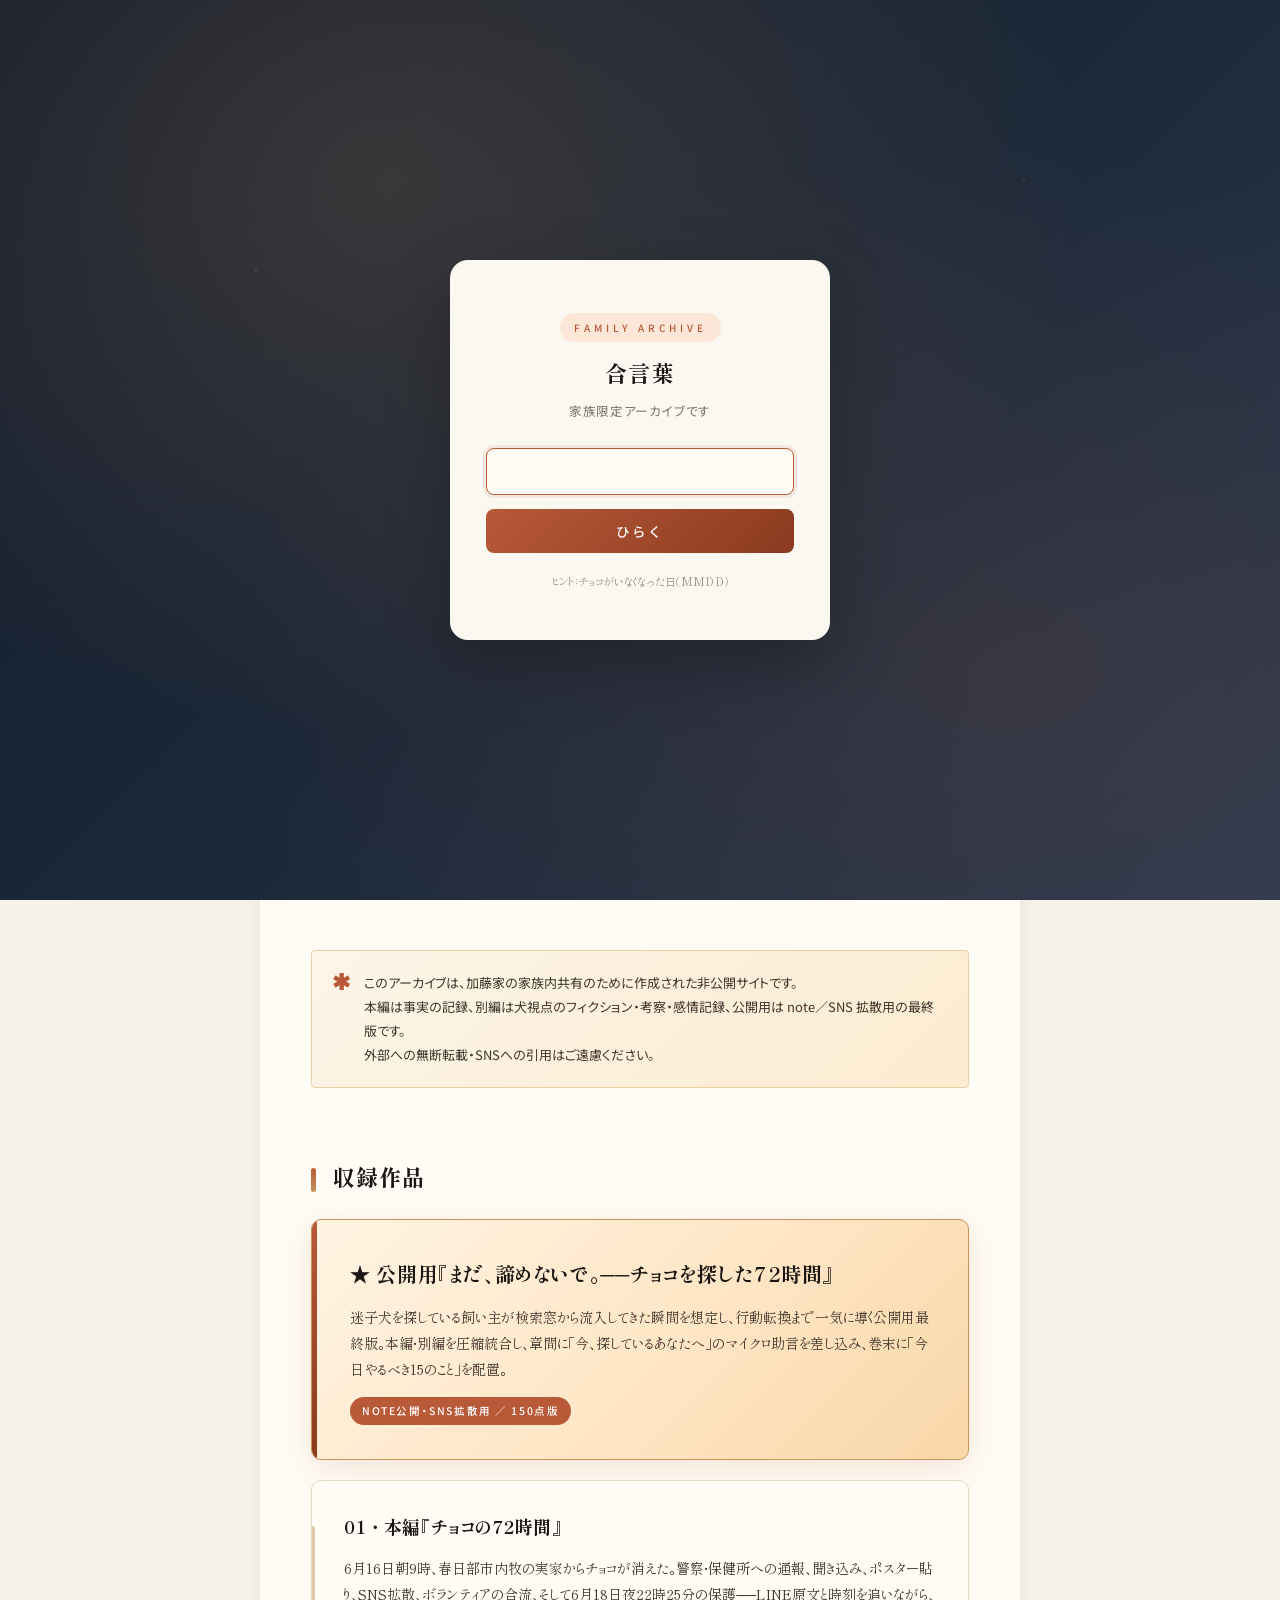
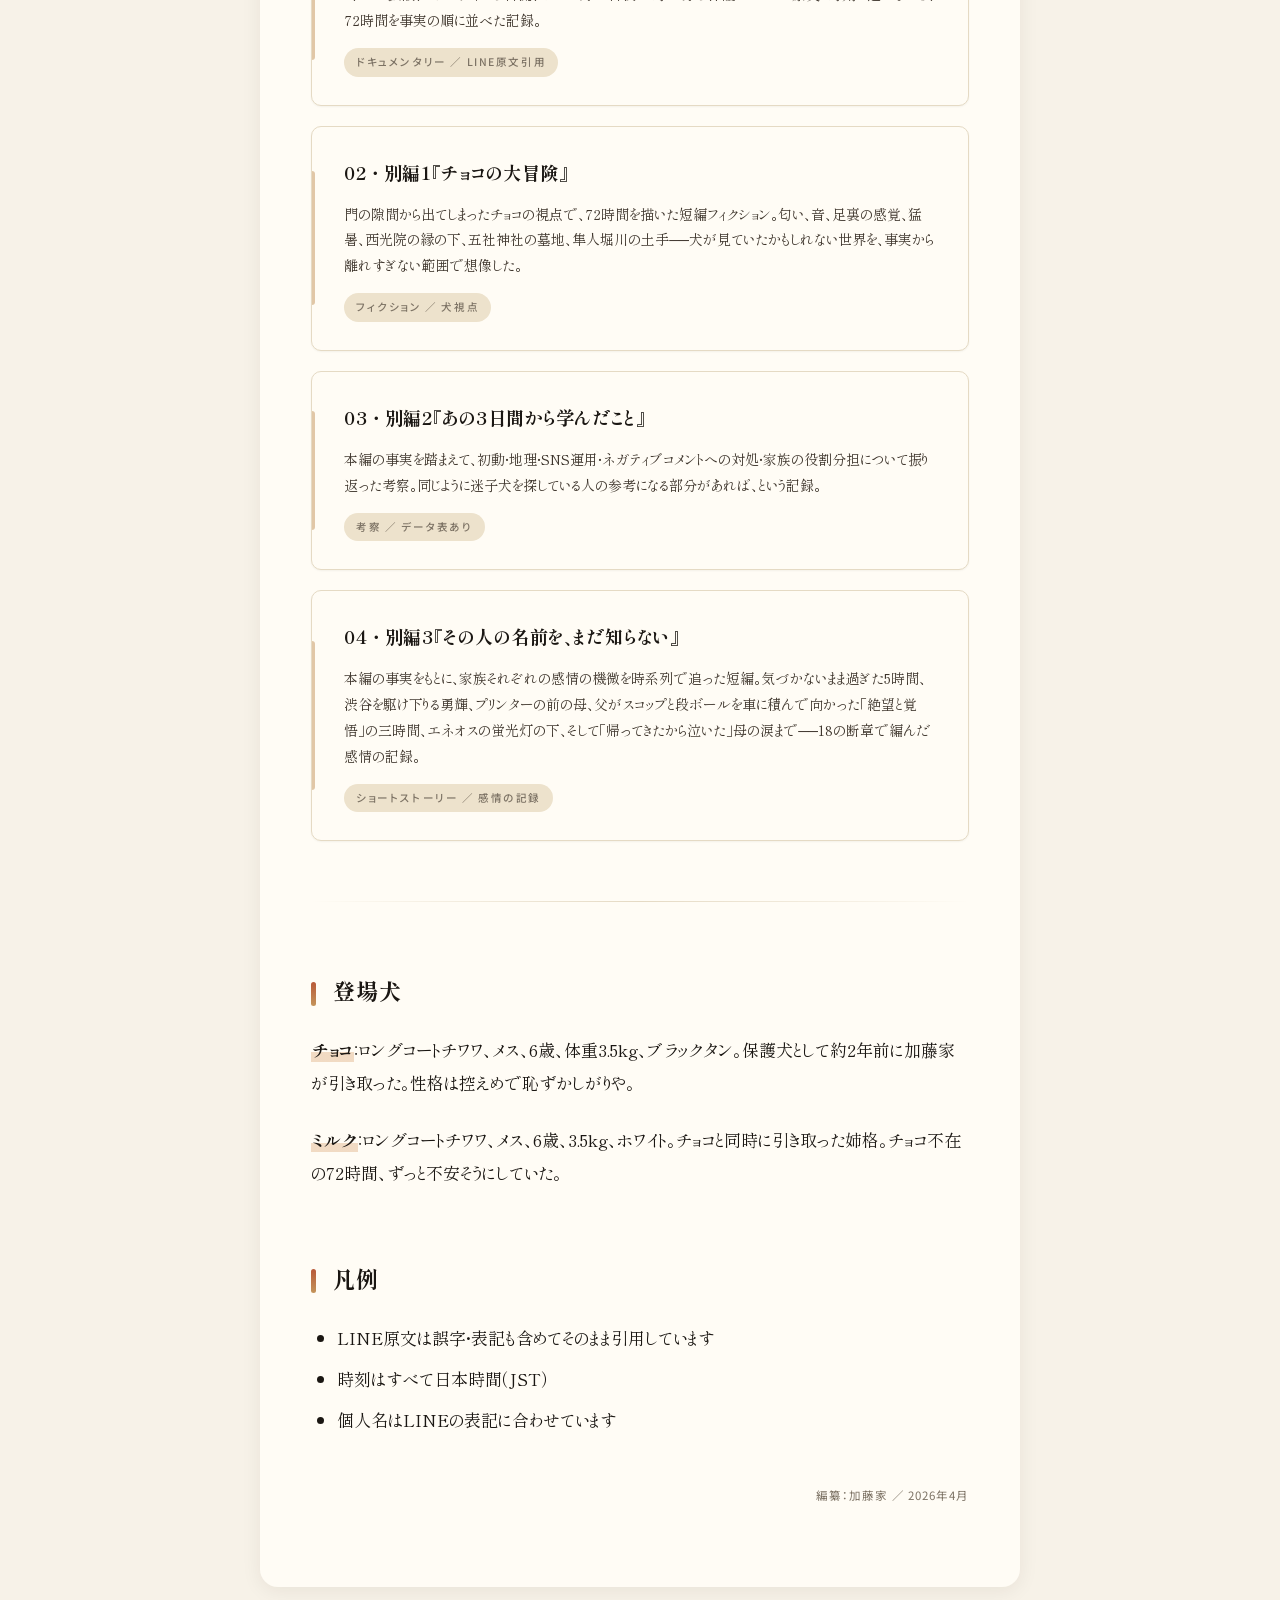
==== commit c1143874: "Add unified navigation system across all pages - New nav.js: shared sticky topbar, article sidebar T" ====
--- a/index.html
+++ b/index.html
@@ -207,16 +207,6 @@
   </p>
 </div>
 
-<nav class="site-nav">
-  <a href="note.html">★ 公開用</a>
-  <a href="honpen.html">本編</a>
-  <a href="bouken.html">別編1</a>
-  <a href="kousatsu.html">別編2</a>
-  <a href="story.html">別編3</a>
-</nav>
-
-<button class="back-to-top" id="backToTop" aria-label="トップに戻る">↑</button>
-
 <script>
 (function(){
   // Password gate
@@ -242,35 +232,9 @@
       }
     });
   }
-
-  // Scroll reveal
-  var revealTargets = document.querySelectorAll('.toc-card, h2, .stats-strip');
-  revealTargets.forEach(function(el){ el.classList.add('reveal'); });
-  if ('IntersectionObserver' in window) {
-    var io = new IntersectionObserver(function(entries){
-      entries.forEach(function(entry){
-        if (entry.isIntersecting) {
-          entry.target.classList.add('visible');
-          io.unobserve(entry.target);
-        }
-      });
-    }, { threshold: 0.12, rootMargin: '0px 0px -40px 0px' });
-    revealTargets.forEach(function(el){ io.observe(el); });
-  } else {
-    revealTargets.forEach(function(el){ el.classList.add('visible'); });
-  }
-
-  // Back to top
-  var btn = document.getElementById('backToTop');
-  window.addEventListener('scroll', function(){
-    if (window.scrollY > 400) btn.classList.add('visible');
-    else btn.classList.remove('visible');
-  });
-  btn.addEventListener('click', function(){
-    window.scrollTo({ top: 0, behavior: 'smooth' });
-  });
 })();
 </script>
+<script src="nav.js"></script>
 
 </body>
 </html>
--- a/style.css
+++ b/style.css
@@ -703,6 +703,380 @@
 @media print {
   body { background: white; }
   .container { box-shadow: none; padding: 20px; border-radius: 0; }
-  nav.site-nav, header.site-header, .progress-bar, .back-to-top, .hero, .stats-strip { display: none; }
+  nav.site-nav, header.site-header, .progress-bar, .back-to-top, .hero, .stats-strip,
+  .topbar, .article-toc, .article-footer, .article-meta-bar { display: none; }
   .toc-card { break-inside: avoid; }
 }
+
+/* =====================================================
+   Topbar (共通スティッキー)
+   ===================================================== */
+.topbar {
+  position: sticky;
+  top: 0;
+  z-index: 100;
+  background: rgba(28, 40, 56, 0.92);
+  backdrop-filter: saturate(140%) blur(12px);
+  -webkit-backdrop-filter: saturate(140%) blur(12px);
+  border-bottom: 1px solid rgba(231, 207, 163, 0.12);
+  color: #f4e8d5;
+}
+.topbar-inner {
+  max-width: 1200px;
+  margin: 0 auto;
+  padding: 10px 20px;
+  display: flex;
+  align-items: center;
+  gap: 16px;
+}
+.topbar-brand {
+  display: flex;
+  align-items: center;
+  gap: 10px;
+  color: #f4e8d5;
+  text-decoration: none;
+  font-family: var(--font-display);
+  letter-spacing: 0.06em;
+  padding: 4px 8px;
+  border-radius: 8px;
+  transition: background 0.2s;
+}
+.topbar-brand:hover { background: rgba(231, 207, 163, 0.08); color: #fff; }
+.topbar-brand.active { background: rgba(231, 207, 163, 0.10); }
+.topbar-brand-mark {
+  font-family: var(--font-mono);
+  font-size: 11px;
+  font-weight: 600;
+  padding: 3px 7px;
+  border-radius: 6px;
+  background: linear-gradient(135deg, var(--accent), var(--accent-deep));
+  color: #fff;
+  letter-spacing: 0.05em;
+}
+.topbar-brand-text {
+  font-size: 14px;
+  font-weight: 600;
+}
+.topbar-links {
+  margin-left: auto;
+  display: flex;
+  gap: 4px;
+  align-items: center;
+  flex-wrap: wrap;
+}
+.topbar-link {
+  font-family: var(--font-sans);
+  font-size: 12px;
+  color: #d8c7a8;
+  text-decoration: none;
+  padding: 6px 12px;
+  border-radius: 100px;
+  letter-spacing: 0.06em;
+  transition: all 0.2s;
+  border: 1px solid transparent;
+  white-space: nowrap;
+}
+.topbar-link:hover {
+  background: rgba(231, 207, 163, 0.10);
+  color: #fff;
+}
+.topbar-link.active {
+  background: rgba(231, 207, 163, 0.15);
+  color: #fff;
+  border-color: rgba(231, 207, 163, 0.25);
+}
+.topbar-link.featured {
+  background: linear-gradient(135deg, var(--accent), var(--accent-deep));
+  color: #fff;
+  font-weight: 500;
+}
+.topbar-link.featured:hover { filter: brightness(1.1); }
+.topbar-link.featured.active {
+  box-shadow: 0 0 0 2px rgba(231, 207, 163, 0.4);
+}
+
+.topbar-toggle {
+  display: none;
+  margin-left: auto;
+  width: 40px; height: 40px;
+  background: transparent;
+  border: 1px solid rgba(231, 207, 163, 0.25);
+  border-radius: 8px;
+  cursor: pointer;
+  padding: 0;
+  flex-direction: column;
+  justify-content: center;
+  align-items: center;
+  gap: 4px;
+}
+.topbar-toggle span {
+  display: block;
+  width: 18px; height: 2px;
+  background: #f4e8d5;
+  transition: transform 0.25s, opacity 0.25s;
+}
+.topbar-toggle.open span:nth-child(1) { transform: translateY(6px) rotate(45deg); }
+.topbar-toggle.open span:nth-child(2) { opacity: 0; }
+.topbar-toggle.open span:nth-child(3) { transform: translateY(-6px) rotate(-45deg); }
+
+@media (max-width: 820px) {
+  .topbar-toggle { display: flex; }
+  .topbar-links {
+    position: absolute;
+    top: 100%; left: 0; right: 0;
+    flex-direction: column;
+    align-items: stretch;
+    gap: 0;
+    background: rgba(20, 29, 44, 0.98);
+    backdrop-filter: blur(12px);
+    padding: 8px 16px 16px;
+    border-bottom: 1px solid rgba(231, 207, 163, 0.12);
+    max-height: 0;
+    overflow: hidden;
+    transition: max-height 0.3s ease, padding 0.3s ease;
+    margin: 0;
+  }
+  .topbar-links.open { max-height: 70vh; padding: 8px 16px 16px; overflow-y: auto; }
+  .topbar-link { padding: 12px 10px; border-radius: 6px; font-size: 13px; }
+  .topbar { position: sticky; }
+  .topbar-inner { position: relative; padding: 8px 14px; }
+}
+
+/* =====================================================
+   Article meta bar (breadcrumb + reading time)
+   ===================================================== */
+.article-meta-bar {
+  display: flex;
+  justify-content: space-between;
+  align-items: center;
+  flex-wrap: wrap;
+  gap: 12px;
+  padding: 10px 14px;
+  margin: 0 0 28px;
+  background: var(--paper-soft);
+  border-radius: var(--radius-sm);
+  border-left: 3px solid var(--gold);
+  font-family: var(--font-sans);
+  font-size: 12px;
+}
+.breadcrumb a {
+  color: var(--ink-muted);
+  text-decoration: none;
+  letter-spacing: 0.04em;
+}
+.breadcrumb a:hover { color: var(--accent); }
+.breadcrumb-sep {
+  color: var(--ink-muted);
+  margin: 0 8px;
+  opacity: 0.6;
+}
+.breadcrumb-current {
+  color: var(--ink);
+  font-weight: 500;
+}
+.reading-time {
+  color: var(--accent-deep);
+  font-weight: 500;
+  letter-spacing: 0.05em;
+  white-space: nowrap;
+}
+
+/* =====================================================
+   Article TOC (sidebar on desktop, inline on mobile)
+   ===================================================== */
+.article-toc {
+  font-family: var(--font-sans);
+  background: var(--paper-soft);
+  border: 1px solid var(--line);
+  border-radius: var(--radius-md);
+  padding: 16px 20px;
+  margin: 0 0 36px;
+  font-size: 13px;
+}
+.article-toc-header {
+  display: flex;
+  align-items: center;
+  gap: 10px;
+  padding-bottom: 10px;
+  border-bottom: 1px solid var(--line-soft);
+  margin-bottom: 10px;
+}
+.article-toc-label {
+  font-family: var(--font-display);
+  font-weight: 700;
+  color: var(--ink);
+  font-size: 14px;
+  letter-spacing: 0.08em;
+}
+.article-toc-count {
+  font-size: 10.5px;
+  color: var(--ink-muted);
+  background: var(--bg-alt);
+  padding: 2px 8px;
+  border-radius: 100px;
+  letter-spacing: 0.1em;
+}
+.article-toc-toggle {
+  margin-left: auto;
+  background: transparent;
+  border: none;
+  color: var(--ink-muted);
+  cursor: pointer;
+  font-size: 16px;
+  padding: 0 4px;
+  transition: transform 0.25s;
+}
+.article-toc.collapsed .article-toc-toggle { transform: rotate(-90deg); }
+.article-toc-list {
+  list-style: none;
+  margin: 0; padding: 0;
+  max-height: 600px;
+  overflow: hidden;
+  transition: max-height 0.3s ease;
+}
+.article-toc.collapsed .article-toc-list { max-height: 0; }
+.article-toc-list li {
+  margin: 0;
+  padding: 0;
+  counter-increment: toc-counter;
+}
+.article-toc-list { counter-reset: toc-counter; }
+.article-toc-list a {
+  display: block;
+  padding: 7px 8px 7px 28px;
+  color: var(--ink-soft);
+  text-decoration: none;
+  border-radius: 6px;
+  line-height: 1.5;
+  position: relative;
+  transition: all 0.18s;
+  font-size: 12.5px;
+}
+.article-toc-list a::before {
+  content: counter(toc-counter, decimal-leading-zero);
+  position: absolute;
+  left: 6px; top: 8px;
+  font-family: var(--font-mono);
+  font-size: 10px;
+  color: var(--gold);
+  font-weight: 500;
+}
+.article-toc-list a:hover {
+  background: var(--bg-alt);
+  color: var(--accent-deep);
+}
+.article-toc-list a.active {
+  background: var(--accent-soft);
+  color: var(--accent-deep);
+  font-weight: 600;
+}
+.article-toc-list a.active::before { color: var(--accent); }
+
+@media (min-width: 1200px) {
+  .article-toc {
+    position: fixed;
+    top: 80px;
+    left: max(20px, calc(50% - 580px));
+    width: 220px;
+    max-height: calc(100vh - 120px);
+    overflow-y: auto;
+    margin: 0;
+    z-index: 10;
+  }
+  .article-toc-list { max-height: none; }
+}
+
+/* =====================================================
+   Article footer (prev/next + back home)
+   ===================================================== */
+.article-footer {
+  max-width: 760px;
+  margin: 40px auto 60px;
+  padding: 0 12px;
+}
+.nav-cards {
+  display: grid;
+  grid-template-columns: 1fr 1fr;
+  gap: 14px;
+}
+.nav-card {
+  display: flex;
+  flex-direction: column;
+  gap: 6px;
+  padding: 20px 22px;
+  background: var(--paper);
+  border: 1px solid var(--line);
+  border-radius: var(--radius-md);
+  text-decoration: none;
+  color: var(--ink);
+  font-family: var(--font-sans);
+  transition: all 0.25s ease;
+  box-shadow: var(--shadow-sm);
+  min-height: 96px;
+}
+.nav-card:hover {
+  border-color: var(--gold);
+  transform: translateY(-3px);
+  box-shadow: var(--shadow-md);
+}
+.nav-card.nav-next { text-align: right; }
+.nav-card-label {
+  font-size: 11px;
+  letter-spacing: 0.15em;
+  color: var(--accent);
+  font-weight: 500;
+  text-transform: uppercase;
+}
+.nav-card-title {
+  font-family: var(--font-display);
+  font-size: 15px;
+  font-weight: 600;
+  color: var(--ink);
+  line-height: 1.5;
+  letter-spacing: 0.03em;
+}
+.nav-card-time {
+  font-size: 11px;
+  color: var(--ink-muted);
+  letter-spacing: 0.05em;
+  margin-top: auto;
+}
+.nav-card-empty {
+  background: transparent;
+  border: 1px dashed var(--line);
+  box-shadow: none;
+  cursor: default;
+}
+.nav-card-empty:hover { transform: none; border-color: var(--line); box-shadow: none; }
+.back-home {
+  display: block;
+  text-align: center;
+  margin-top: 22px;
+  padding: 14px 24px;
+  font-family: var(--font-sans);
+  font-size: 13px;
+  color: var(--ink-soft);
+  text-decoration: none;
+  background: var(--paper);
+  border: 1px solid var(--line);
+  border-radius: 100px;
+  letter-spacing: 0.08em;
+  transition: all 0.25s;
+}
+.back-home:hover {
+  background: var(--night);
+  color: var(--gold-light);
+  border-color: var(--night);
+  transform: translateY(-2px);
+  box-shadow: var(--shadow-md);
+}
+
+@media (max-width: 640px) {
+  .nav-cards { grid-template-columns: 1fr; }
+  .nav-card-empty { display: none; }
+  .article-footer { padding: 0 12px; }
+}
+
+/* Shift hero to account for topbar */
+body > .topbar + .hero { margin-top: 0; }
+
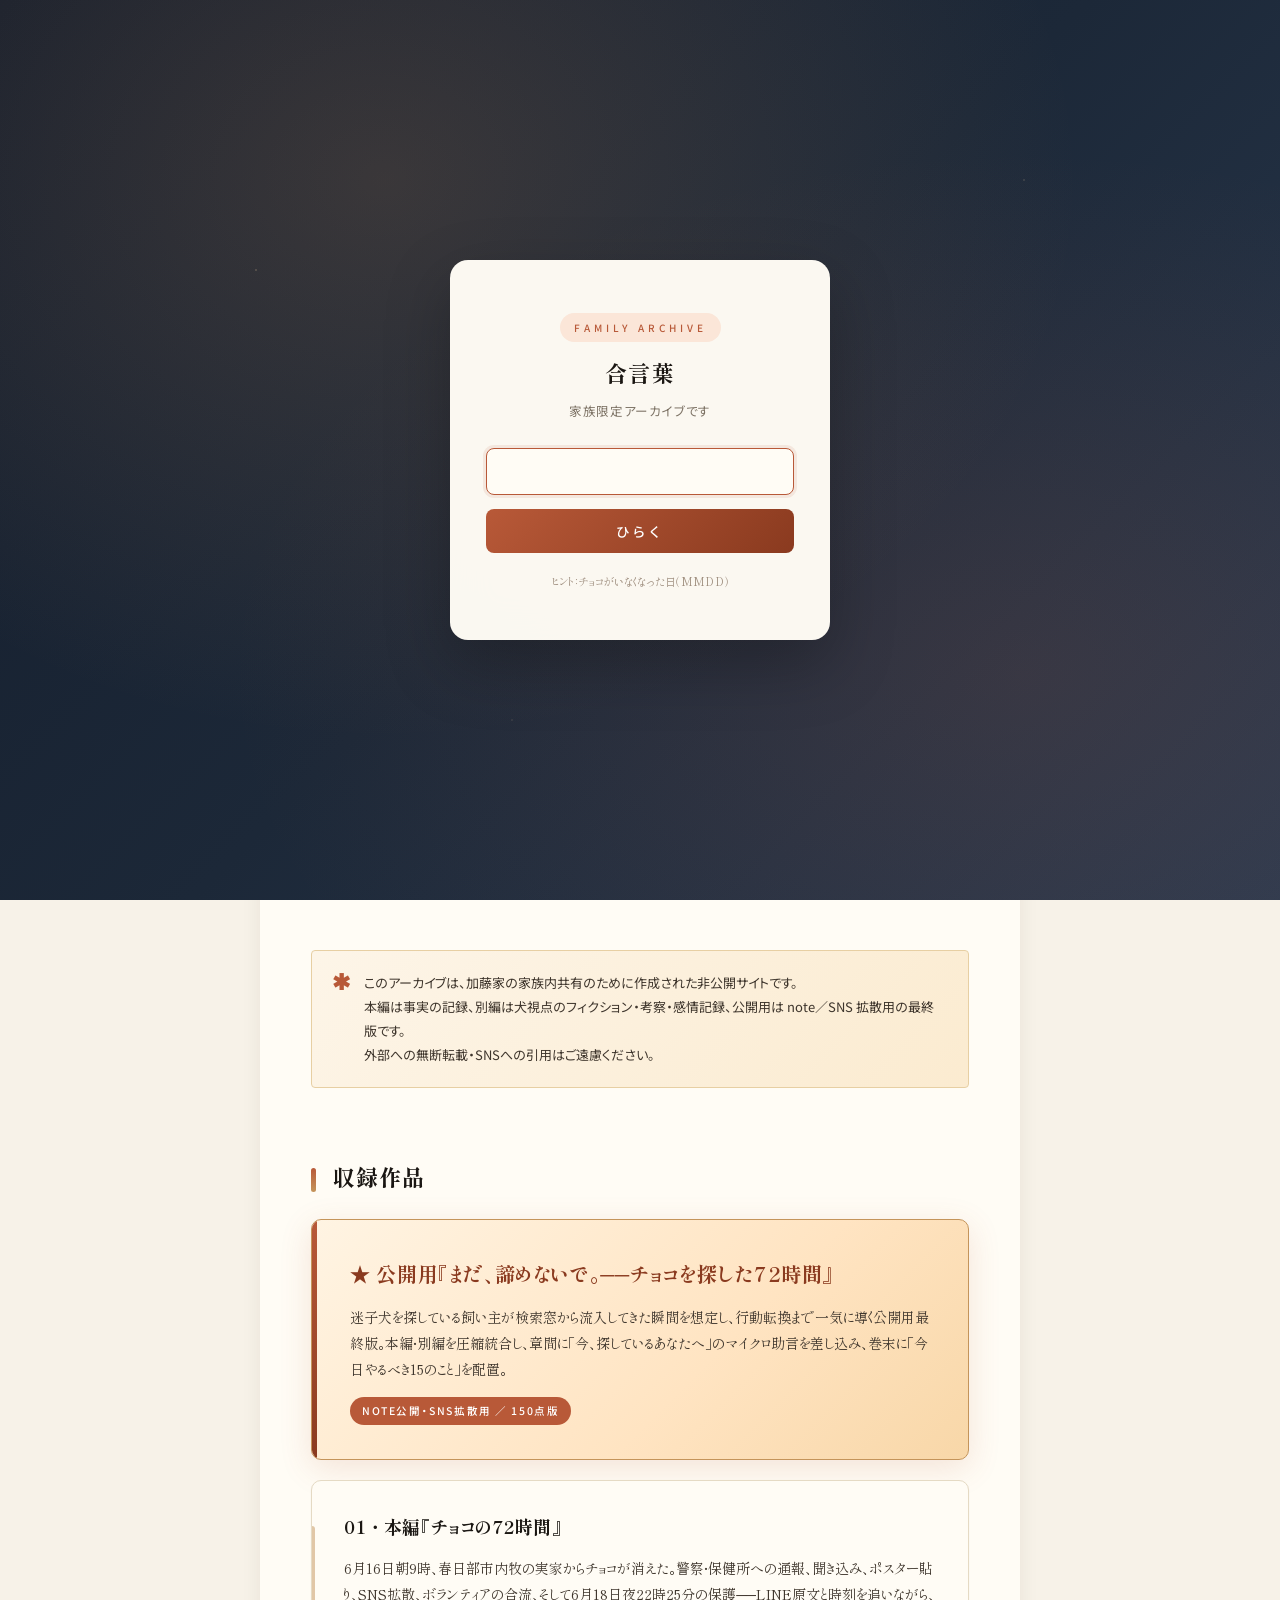
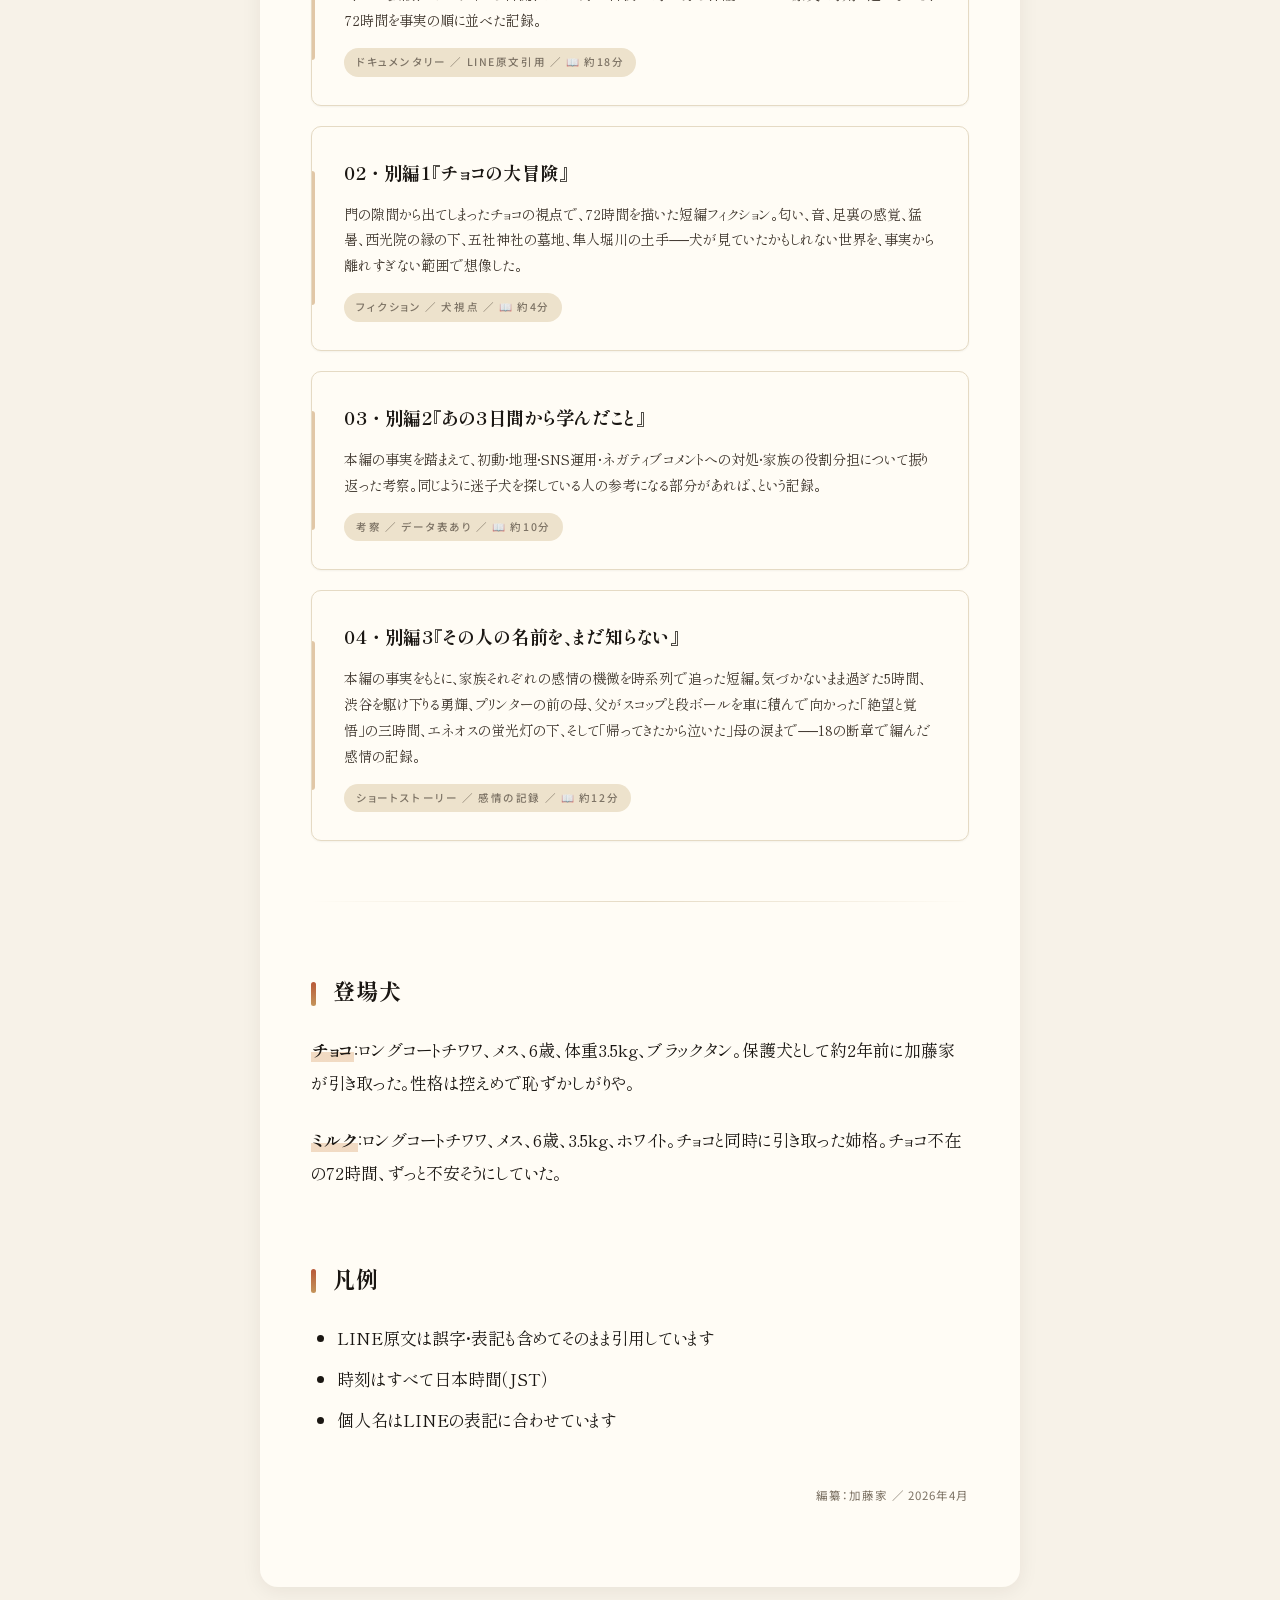
==== commit 1b1bf4f5: "Make entire toc-card clickable as a link Previously only h3 inner text was linked; users clicking th" ====
--- a/index.html
+++ b/index.html
@@ -159,35 +159,35 @@
 
   <h2>収録作品</h2>
 
-  <div class="toc-card featured">
-    <h3><a href="note.html">★ 公開用『まだ、諦めないで。──チョコを探した72時間』</a></h3>
+  <a class="toc-card featured" href="note.html">
+    <h3>★ 公開用『まだ、諦めないで。──チョコを探した72時間』</h3>
     <p>迷子犬を探している飼い主が検索窓から流入してきた瞬間を想定し、行動転換まで一気に導く公開用最終版。本編・別編を圧縮統合し、章間に「今、探しているあなたへ」のマイクロ助言を差し込み、巻末に「今日やるべき15のこと」を配置。</p>
     <span class="toc-meta">NOTE公開・SNS拡散用 ／ 150点版</span>
-  </div>
-
-  <div class="toc-card">
-    <h3><a href="honpen.html">01 ・ 本編『チョコの72時間』</a></h3>
+  </a>
+
+  <a class="toc-card" href="honpen.html">
+    <h3>01 ・ 本編『チョコの72時間』</h3>
     <p>6月16日朝9時、春日部市内牧の実家からチョコが消えた。警察・保健所への通報、聞き込み、ポスター貼り、SNS拡散、ボランティアの合流、そして6月18日夜22時25分の保護──LINE原文と時刻を追いながら、72時間を事実の順に並べた記録。</p>
-    <span class="toc-meta">ドキュメンタリー ／ LINE原文引用</span>
-  </div>
-
-  <div class="toc-card">
-    <h3><a href="bouken.html">02 ・ 別編1『チョコの大冒険』</a></h3>
+    <span class="toc-meta">ドキュメンタリー ／ LINE原文引用 ／ 📖 約18分</span>
+  </a>
+
+  <a class="toc-card" href="bouken.html">
+    <h3>02 ・ 別編1『チョコの大冒険』</h3>
     <p>門の隙間から出てしまったチョコの視点で、72時間を描いた短編フィクション。匂い、音、足裏の感覚、猛暑、西光院の縁の下、五社神社の墓地、隼人堀川の土手──犬が見ていたかもしれない世界を、事実から離れすぎない範囲で想像した。</p>
-    <span class="toc-meta">フィクション ／ 犬視点</span>
-  </div>
-
-  <div class="toc-card">
-    <h3><a href="kousatsu.html">03 ・ 別編2『あの3日間から学んだこと』</a></h3>
+    <span class="toc-meta">フィクション ／ 犬視点 ／ 📖 約4分</span>
+  </a>
+
+  <a class="toc-card" href="kousatsu.html">
+    <h3>03 ・ 別編2『あの3日間から学んだこと』</h3>
     <p>本編の事実を踏まえて、初動・地理・SNS運用・ネガティブコメントへの対処・家族の役割分担について振り返った考察。同じように迷子犬を探している人の参考になる部分があれば、という記録。</p>
-    <span class="toc-meta">考察 ／ データ表あり</span>
-  </div>
-
-  <div class="toc-card">
-    <h3><a href="story.html">04 ・ 別編3『その人の名前を、まだ知らない』</a></h3>
+    <span class="toc-meta">考察 ／ データ表あり ／ 📖 約10分</span>
+  </a>
+
+  <a class="toc-card" href="story.html">
+    <h3>04 ・ 別編3『その人の名前を、まだ知らない』</h3>
     <p>本編の事実をもとに、家族それぞれの感情の機微を時系列で追った短編。気づかないまま過ぎた5時間、渋谷を駆け下りる勇輝、プリンターの前の母、父がスコップと段ボールを車に積んで向かった「絶望と覚悟」の三時間、エネオスの蛍光灯の下、そして「帰ってきたから泣いた」母の涙まで──18の断章で編んだ感情の記録。</p>
-    <span class="toc-meta">ショートストーリー ／ 感情の記録</span>
-  </div>
+    <span class="toc-meta">ショートストーリー ／ 感情の記録 ／ 📖 約12分</span>
+  </a>
 
   <hr>
 
--- a/style.css
+++ b/style.css
@@ -386,6 +386,7 @@
    TOC cards
    ========================================== */
 .toc-card {
+  display: block;
   position: relative;
   border: 1px solid var(--line);
   padding: 28px 32px;
@@ -395,7 +396,11 @@
   transition: all 0.3s ease;
   box-shadow: var(--shadow-sm);
   overflow: hidden;
-}
+  text-decoration: none;
+  color: inherit;
+  cursor: pointer;
+}
+.toc-card:hover { color: inherit; }
 .toc-card::before {
   content: "";
   position: absolute;
@@ -420,13 +425,10 @@
   margin-top: 0; margin-bottom: 12px;
   font-size: clamp(16px, 1vw + 0.4rem, 18px);
   font-weight: 700;
-}
-.toc-card a {
   color: var(--ink);
-  text-decoration: none;
   transition: color 0.2s;
 }
-.toc-card:hover a { color: var(--accent-deep); }
+.toc-card:hover h3 { color: var(--accent-deep); }
 .toc-card p { font-size: 14px; line-height: 1.85; color: var(--ink-soft); margin: 0; }
 .toc-card .toc-meta {
   display: inline-block;
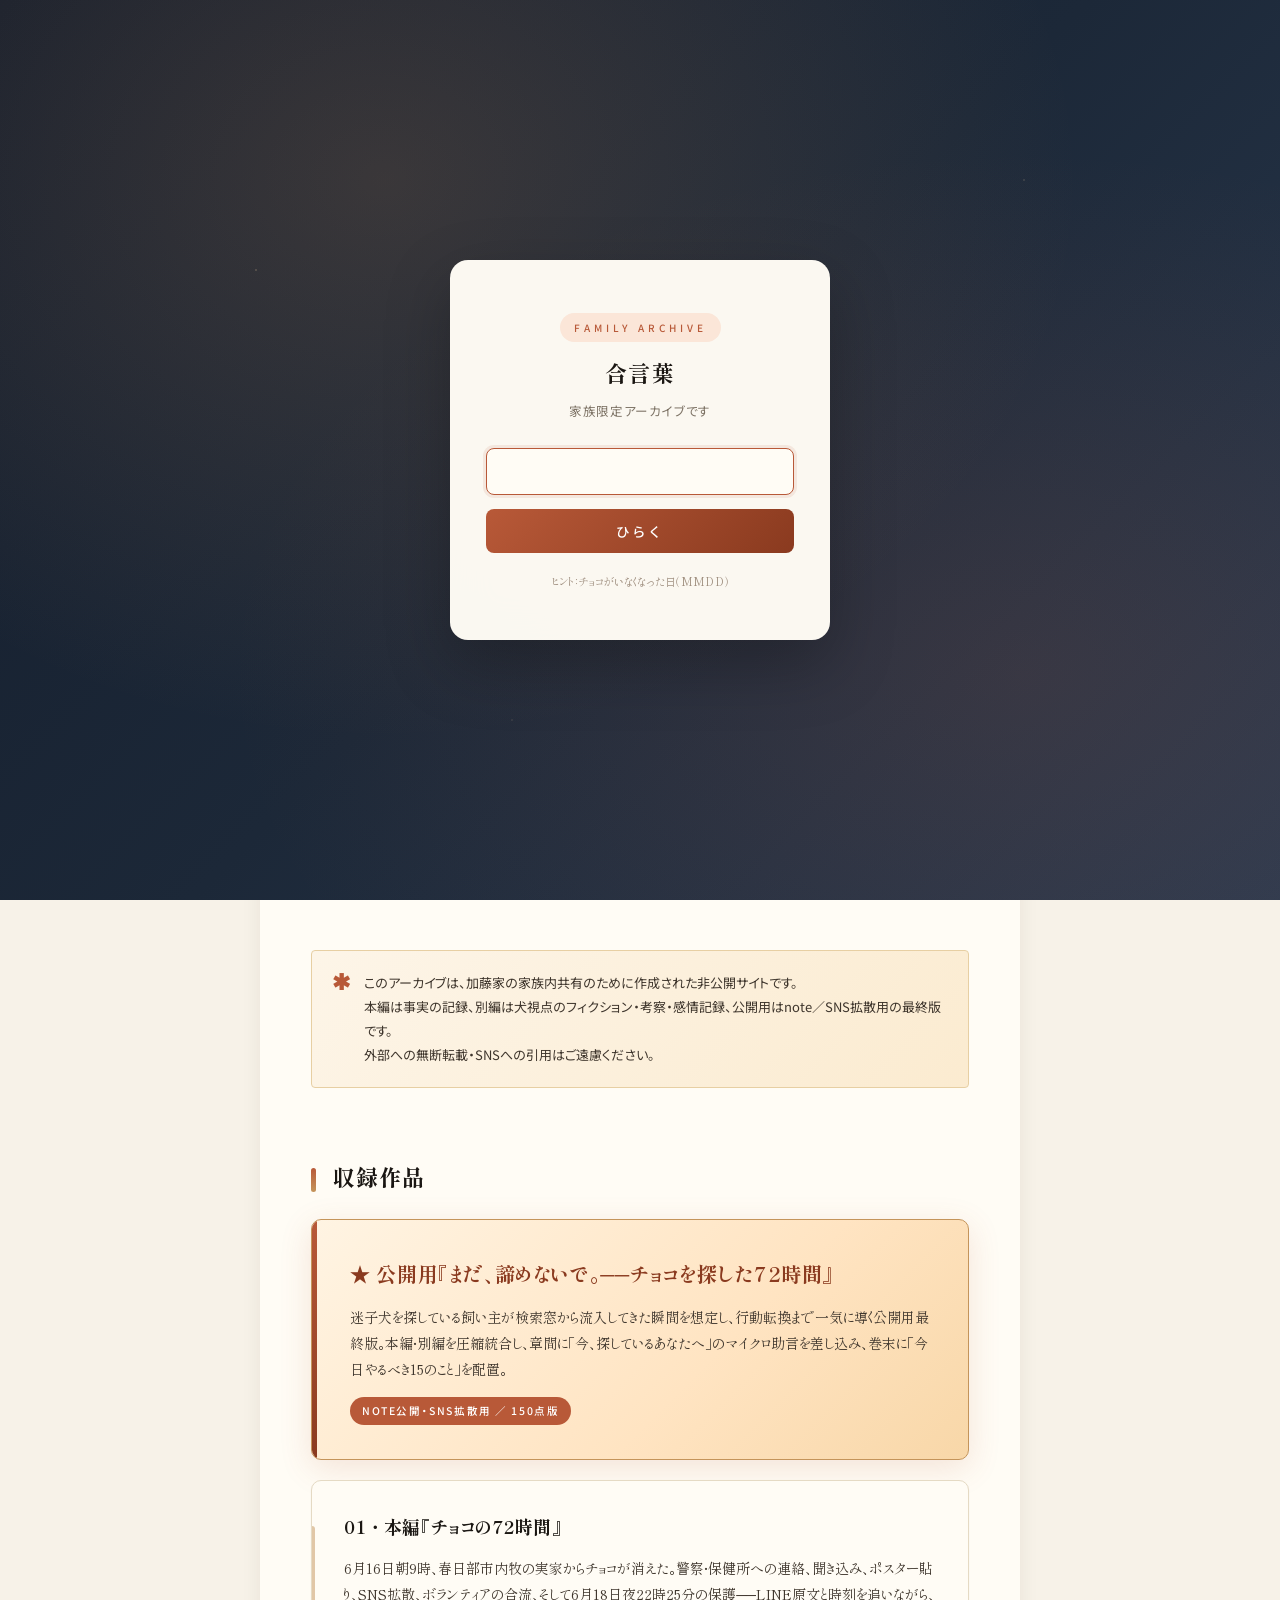
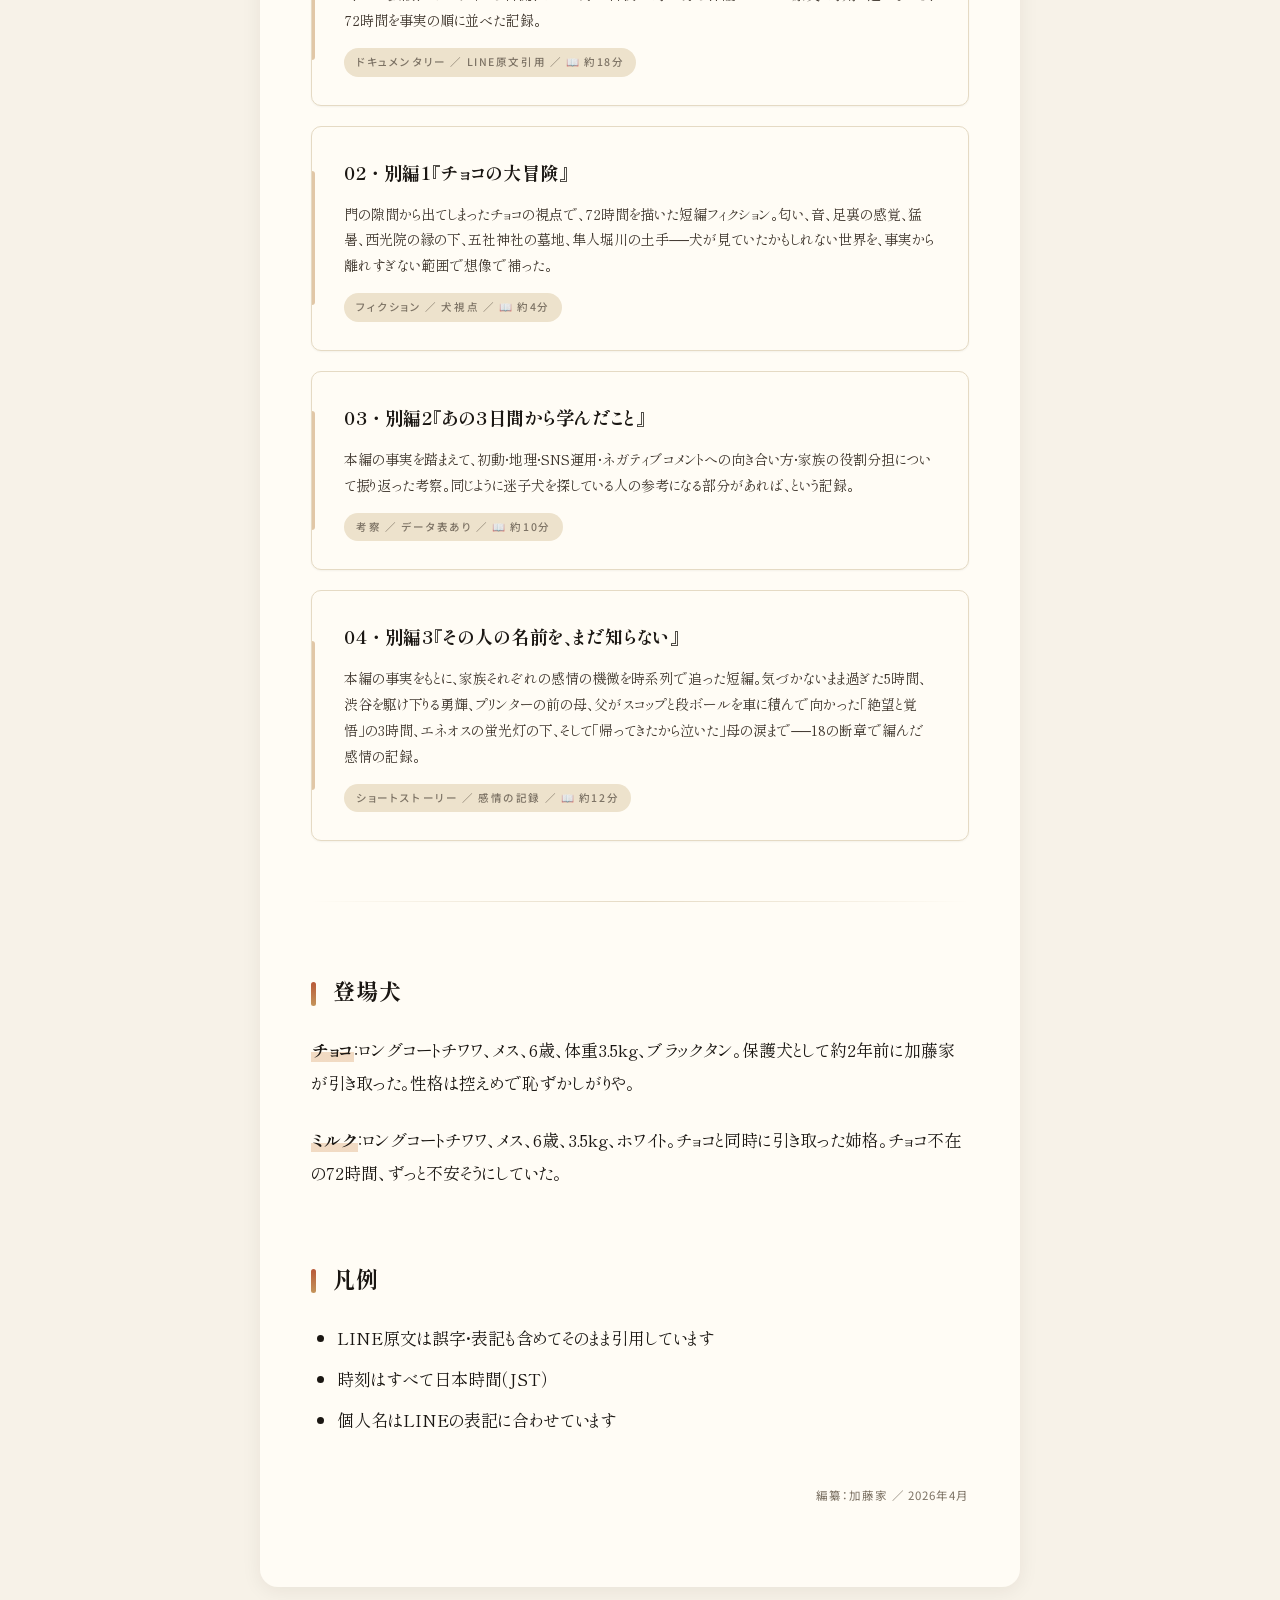
==== commit c9a442d1: "Copy-edit: numerals to Arabic, soften inappropriate phrasings - 漢数字を算用数字へ統一（九時→9時、七十二時間→72時間、十六人→16人" ====
--- a/index.html
+++ b/index.html
@@ -127,8 +127,8 @@
   <h1>チョコの72時間</h1>
   <p class="hero-sub">
     2025年6月16日、朝9時。<br>
-    埼玉県春日部市から、一匹のチワワが消えた。<br>
-    ── 家族と、SNSで集まった十六人の他人の、七十二時間の記録。
+    埼玉県春日部市から、1匹のチワワが消えた。<br>
+    ── 家族と、SNSで集まった16人の他人の、72時間の記録。
   </p>
   <div class="hero-date">JUN 16 – JUN 18 ・ 2025</div>
 </section>
@@ -153,7 +153,7 @@
 
   <div class="note-box">
     このアーカイブは、加藤家の家族内共有のために作成された非公開サイトです。<br>
-    本編は事実の記録、別編は犬視点のフィクション・考察・感情記録、公開用は note／SNS 拡散用の最終版です。<br>
+    本編は事実の記録、別編は犬視点のフィクション・考察・感情記録、公開用はnote／SNS拡散用の最終版です。<br>
     外部への無断転載・SNSへの引用はご遠慮ください。
   </div>
 
@@ -167,25 +167,25 @@
 
   <a class="toc-card" href="honpen.html">
     <h3>01 ・ 本編『チョコの72時間』</h3>
-    <p>6月16日朝9時、春日部市内牧の実家からチョコが消えた。警察・保健所への通報、聞き込み、ポスター貼り、SNS拡散、ボランティアの合流、そして6月18日夜22時25分の保護──LINE原文と時刻を追いながら、72時間を事実の順に並べた記録。</p>
+    <p>6月16日朝9時、春日部市内牧の実家からチョコが消えた。警察・保健所への連絡、聞き込み、ポスター貼り、SNS拡散、ボランティアの合流、そして6月18日夜22時25分の保護──LINE原文と時刻を追いながら、72時間を事実の順に並べた記録。</p>
     <span class="toc-meta">ドキュメンタリー ／ LINE原文引用 ／ 📖 約18分</span>
   </a>
 
   <a class="toc-card" href="bouken.html">
     <h3>02 ・ 別編1『チョコの大冒険』</h3>
-    <p>門の隙間から出てしまったチョコの視点で、72時間を描いた短編フィクション。匂い、音、足裏の感覚、猛暑、西光院の縁の下、五社神社の墓地、隼人堀川の土手──犬が見ていたかもしれない世界を、事実から離れすぎない範囲で想像した。</p>
+    <p>門の隙間から出てしまったチョコの視点で、72時間を描いた短編フィクション。匂い、音、足裏の感覚、猛暑、西光院の縁の下、五社神社の墓地、隼人堀川の土手──犬が見ていたかもしれない世界を、事実から離れすぎない範囲で想像で補った。</p>
     <span class="toc-meta">フィクション ／ 犬視点 ／ 📖 約4分</span>
   </a>
 
   <a class="toc-card" href="kousatsu.html">
     <h3>03 ・ 別編2『あの3日間から学んだこと』</h3>
-    <p>本編の事実を踏まえて、初動・地理・SNS運用・ネガティブコメントへの対処・家族の役割分担について振り返った考察。同じように迷子犬を探している人の参考になる部分があれば、という記録。</p>
+    <p>本編の事実を踏まえて、初動・地理・SNS運用・ネガティブコメントへの向き合い方・家族の役割分担について振り返った考察。同じように迷子犬を探している人の参考になる部分があれば、という記録。</p>
     <span class="toc-meta">考察 ／ データ表あり ／ 📖 約10分</span>
   </a>
 
   <a class="toc-card" href="story.html">
     <h3>04 ・ 別編3『その人の名前を、まだ知らない』</h3>
-    <p>本編の事実をもとに、家族それぞれの感情の機微を時系列で追った短編。気づかないまま過ぎた5時間、渋谷を駆け下りる勇輝、プリンターの前の母、父がスコップと段ボールを車に積んで向かった「絶望と覚悟」の三時間、エネオスの蛍光灯の下、そして「帰ってきたから泣いた」母の涙まで──18の断章で編んだ感情の記録。</p>
+    <p>本編の事実をもとに、家族それぞれの感情の機微を時系列で追った短編。気づかないまま過ぎた5時間、渋谷を駆け下りる勇輝、プリンターの前の母、父がスコップと段ボールを車に積んで向かった「絶望と覚悟」の3時間、エネオスの蛍光灯の下、そして「帰ってきたから泣いた」母の涙まで──18の断章で編んだ感情の記録。</p>
     <span class="toc-meta">ショートストーリー ／ 感情の記録 ／ 📖 約12分</span>
   </a>
 
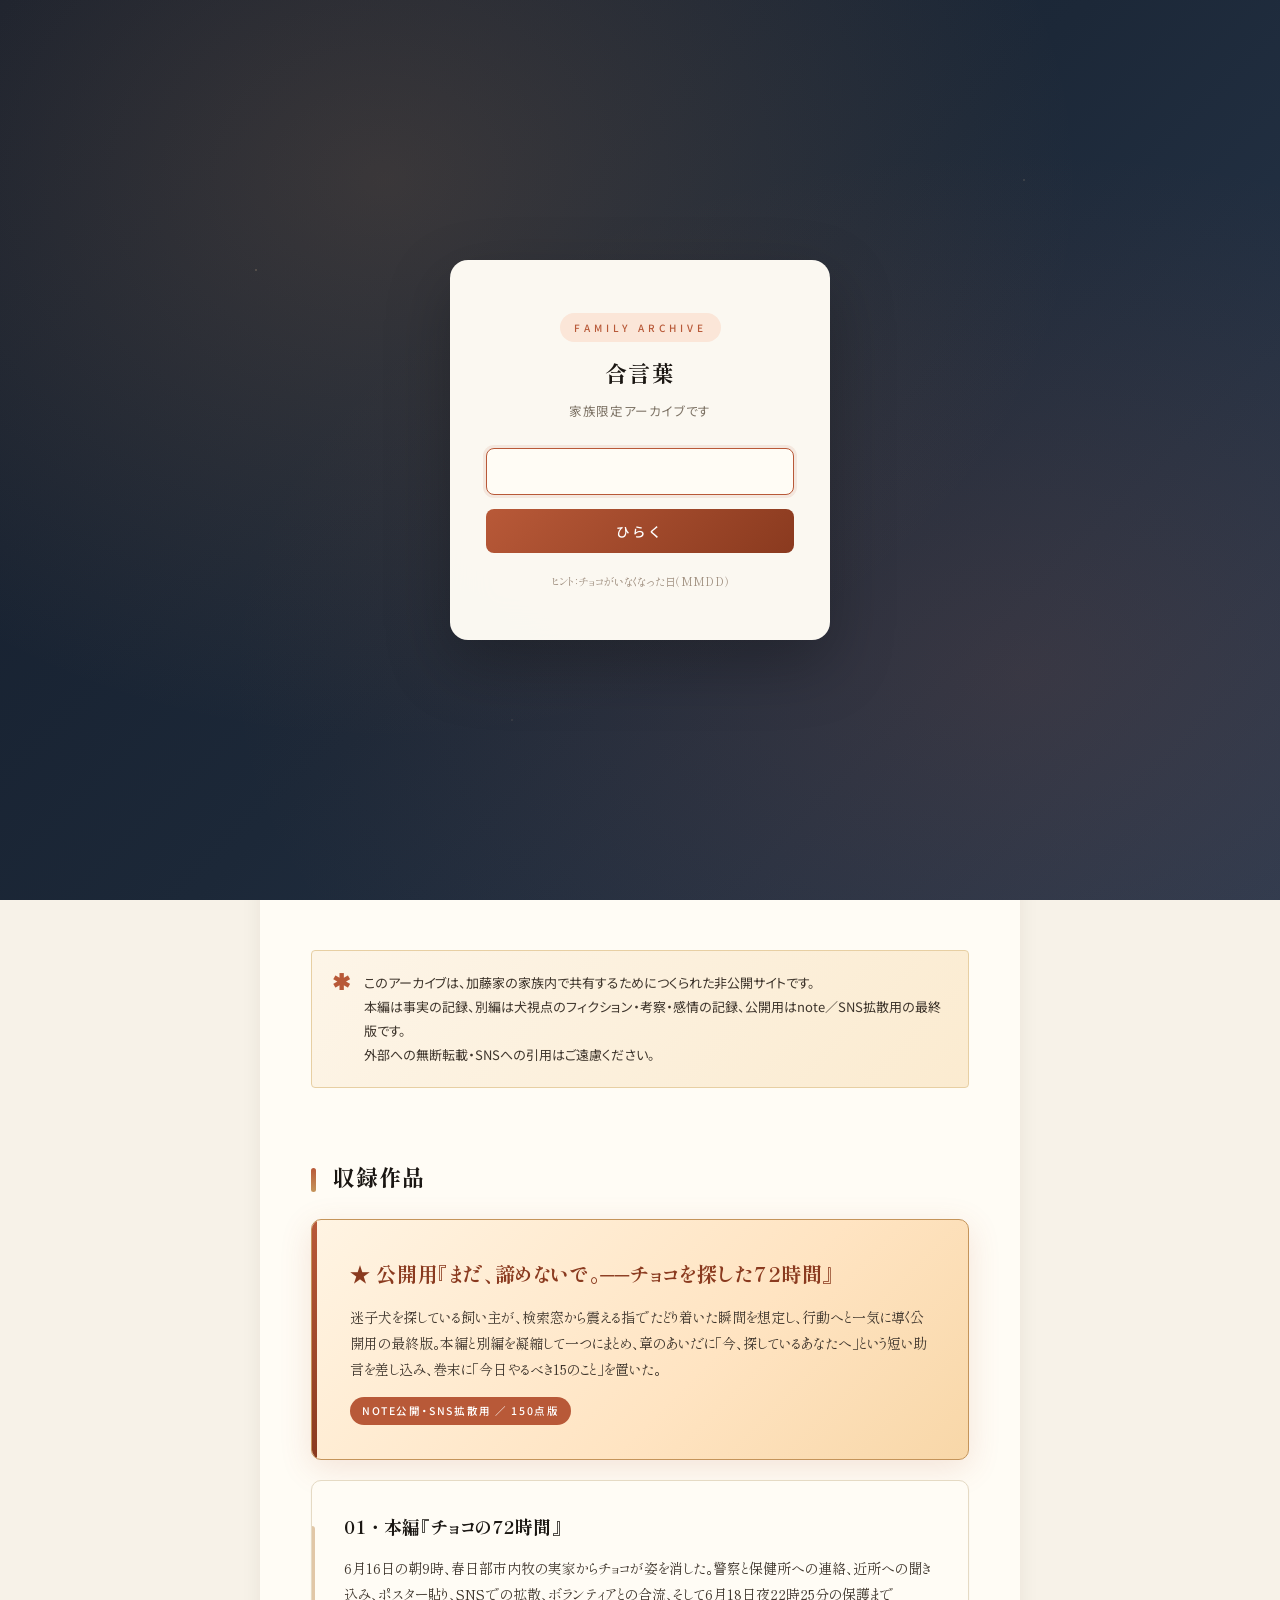
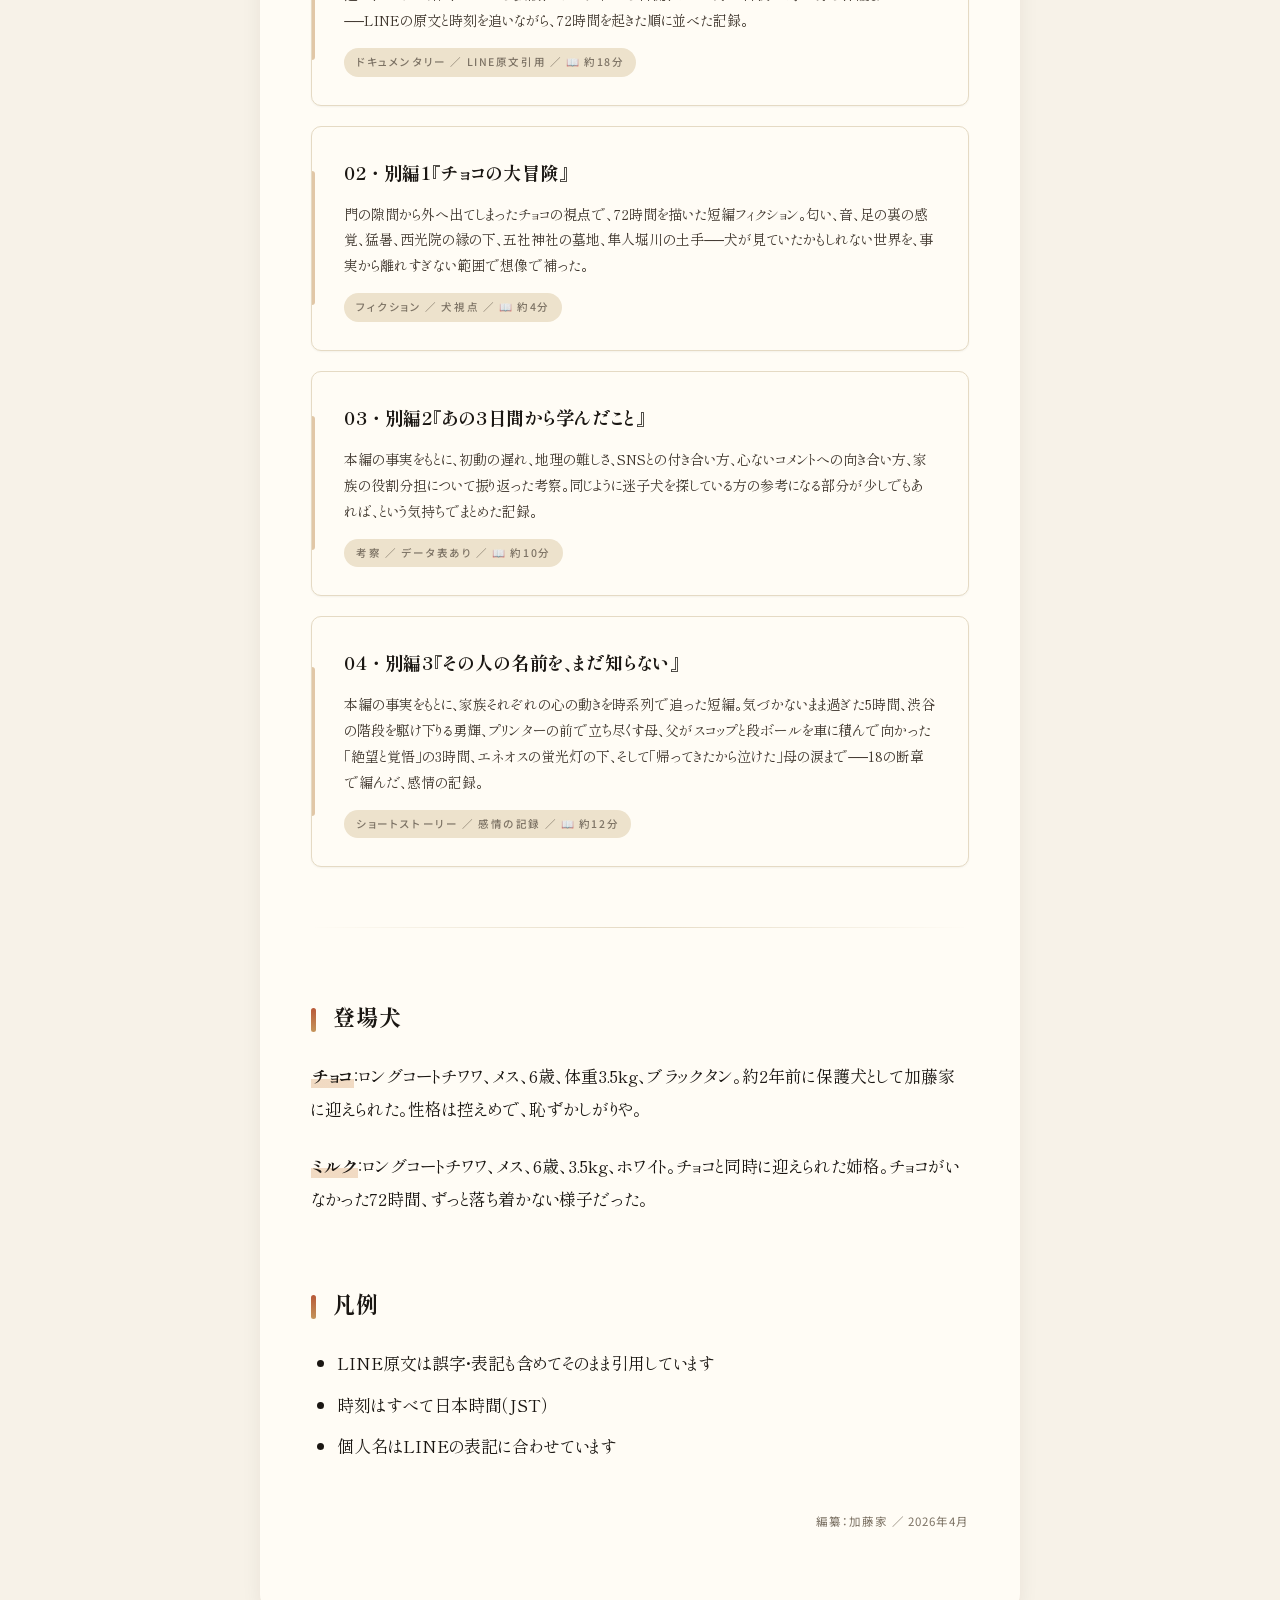
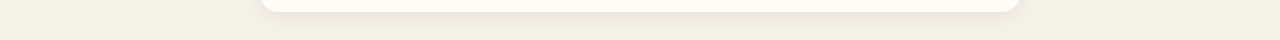
==== commit d4ba97b3: "Polish: natural Japanese phrasing across all pages - index hero: 「16人の他人」→「16人のボランティアたち」 - 「他人」系の冷たい" ====
--- a/index.html
+++ b/index.html
@@ -127,8 +127,8 @@
   <h1>チョコの72時間</h1>
   <p class="hero-sub">
     2025年6月16日、朝9時。<br>
-    埼玉県春日部市から、1匹のチワワが消えた。<br>
-    ── 家族と、SNSで集まった16人の他人の、72時間の記録。
+    埼玉県春日部市から、1匹のチワワが姿を消した。<br>
+    ── 家族と、SNSで集まった16人のボランティアたちの、72時間の記録。
   </p>
   <div class="hero-date">JUN 16 – JUN 18 ・ 2025</div>
 </section>
@@ -152,8 +152,8 @@
 <div class="container">
 
   <div class="note-box">
-    このアーカイブは、加藤家の家族内共有のために作成された非公開サイトです。<br>
-    本編は事実の記録、別編は犬視点のフィクション・考察・感情記録、公開用はnote／SNS拡散用の最終版です。<br>
+    このアーカイブは、加藤家の家族内で共有するためにつくられた非公開サイトです。<br>
+    本編は事実の記録、別編は犬視点のフィクション・考察・感情の記録、公開用はnote／SNS拡散用の最終版です。<br>
     外部への無断転載・SNSへの引用はご遠慮ください。
   </div>
 
@@ -161,39 +161,39 @@
 
   <a class="toc-card featured" href="note.html">
     <h3>★ 公開用『まだ、諦めないで。──チョコを探した72時間』</h3>
-    <p>迷子犬を探している飼い主が検索窓から流入してきた瞬間を想定し、行動転換まで一気に導く公開用最終版。本編・別編を圧縮統合し、章間に「今、探しているあなたへ」のマイクロ助言を差し込み、巻末に「今日やるべき15のこと」を配置。</p>
+    <p>迷子犬を探している飼い主が、検索窓から震える指でたどり着いた瞬間を想定し、行動へと一気に導く公開用の最終版。本編と別編を凝縮して一つにまとめ、章のあいだに「今、探しているあなたへ」という短い助言を差し込み、巻末に「今日やるべき15のこと」を置いた。</p>
     <span class="toc-meta">NOTE公開・SNS拡散用 ／ 150点版</span>
   </a>
 
   <a class="toc-card" href="honpen.html">
     <h3>01 ・ 本編『チョコの72時間』</h3>
-    <p>6月16日朝9時、春日部市内牧の実家からチョコが消えた。警察・保健所への連絡、聞き込み、ポスター貼り、SNS拡散、ボランティアの合流、そして6月18日夜22時25分の保護──LINE原文と時刻を追いながら、72時間を事実の順に並べた記録。</p>
+    <p>6月16日の朝9時、春日部市内牧の実家からチョコが姿を消した。警察と保健所への連絡、近所への聞き込み、ポスター貼り、SNSでの拡散、ボランティアとの合流、そして6月18日夜22時25分の保護まで──LINEの原文と時刻を追いながら、72時間を起きた順に並べた記録。</p>
     <span class="toc-meta">ドキュメンタリー ／ LINE原文引用 ／ 📖 約18分</span>
   </a>
 
   <a class="toc-card" href="bouken.html">
     <h3>02 ・ 別編1『チョコの大冒険』</h3>
-    <p>門の隙間から出てしまったチョコの視点で、72時間を描いた短編フィクション。匂い、音、足裏の感覚、猛暑、西光院の縁の下、五社神社の墓地、隼人堀川の土手──犬が見ていたかもしれない世界を、事実から離れすぎない範囲で想像で補った。</p>
+    <p>門の隙間から外へ出てしまったチョコの視点で、72時間を描いた短編フィクション。匂い、音、足の裏の感覚、猛暑、西光院の縁の下、五社神社の墓地、隼人堀川の土手──犬が見ていたかもしれない世界を、事実から離れすぎない範囲で想像で補った。</p>
     <span class="toc-meta">フィクション ／ 犬視点 ／ 📖 約4分</span>
   </a>
 
   <a class="toc-card" href="kousatsu.html">
     <h3>03 ・ 別編2『あの3日間から学んだこと』</h3>
-    <p>本編の事実を踏まえて、初動・地理・SNS運用・ネガティブコメントへの向き合い方・家族の役割分担について振り返った考察。同じように迷子犬を探している人の参考になる部分があれば、という記録。</p>
+    <p>本編の事実をもとに、初動の遅れ、地理の難しさ、SNSとの付き合い方、心ないコメントへの向き合い方、家族の役割分担について振り返った考察。同じように迷子犬を探している方の参考になる部分が少しでもあれば、という気持ちでまとめた記録。</p>
     <span class="toc-meta">考察 ／ データ表あり ／ 📖 約10分</span>
   </a>
 
   <a class="toc-card" href="story.html">
     <h3>04 ・ 別編3『その人の名前を、まだ知らない』</h3>
-    <p>本編の事実をもとに、家族それぞれの感情の機微を時系列で追った短編。気づかないまま過ぎた5時間、渋谷を駆け下りる勇輝、プリンターの前の母、父がスコップと段ボールを車に積んで向かった「絶望と覚悟」の3時間、エネオスの蛍光灯の下、そして「帰ってきたから泣いた」母の涙まで──18の断章で編んだ感情の記録。</p>
+    <p>本編の事実をもとに、家族それぞれの心の動きを時系列で追った短編。気づかないまま過ぎた5時間、渋谷の階段を駆け下りる勇輝、プリンターの前で立ち尽くす母、父がスコップと段ボールを車に積んで向かった「絶望と覚悟」の3時間、エネオスの蛍光灯の下、そして「帰ってきたから泣けた」母の涙まで──18の断章で編んだ、感情の記録。</p>
     <span class="toc-meta">ショートストーリー ／ 感情の記録 ／ 📖 約12分</span>
   </a>
 
   <hr>
 
   <h2>登場犬</h2>
-  <p><strong>チョコ</strong>：ロングコートチワワ、メス、6歳、体重3.5kg、ブラックタン。保護犬として約2年前に加藤家が引き取った。性格は控えめで恥ずかしがりや。</p>
-  <p><strong>ミルク</strong>：ロングコートチワワ、メス、6歳、3.5kg、ホワイト。チョコと同時に引き取った姉格。チョコ不在の72時間、ずっと不安そうにしていた。</p>
+  <p><strong>チョコ</strong>：ロングコートチワワ、メス、6歳、体重3.5kg、ブラックタン。約2年前に保護犬として加藤家に迎えられた。性格は控えめで、恥ずかしがりや。</p>
+  <p><strong>ミルク</strong>：ロングコートチワワ、メス、6歳、3.5kg、ホワイト。チョコと同時に迎えられた姉格。チョコがいなかった72時間、ずっと落ち着かない様子だった。</p>
 
   <h2>凡例</h2>
   <ul>
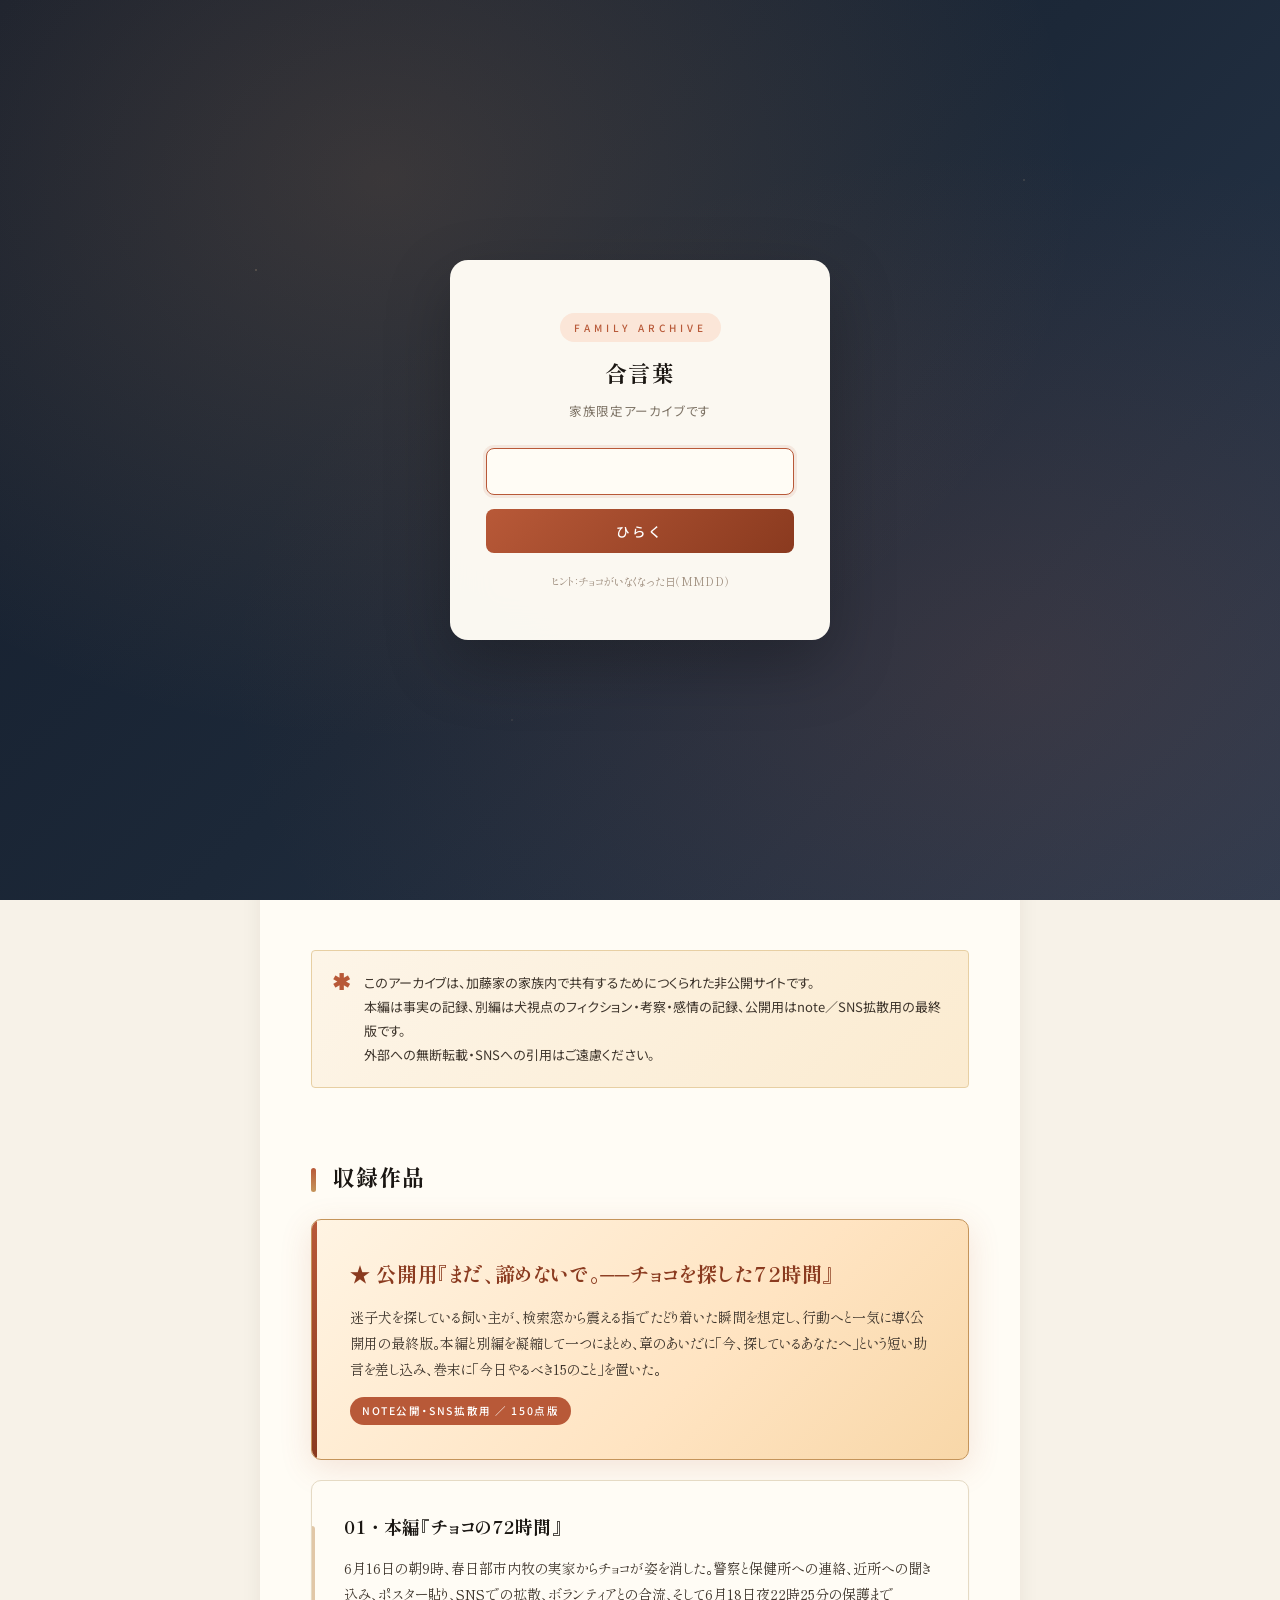
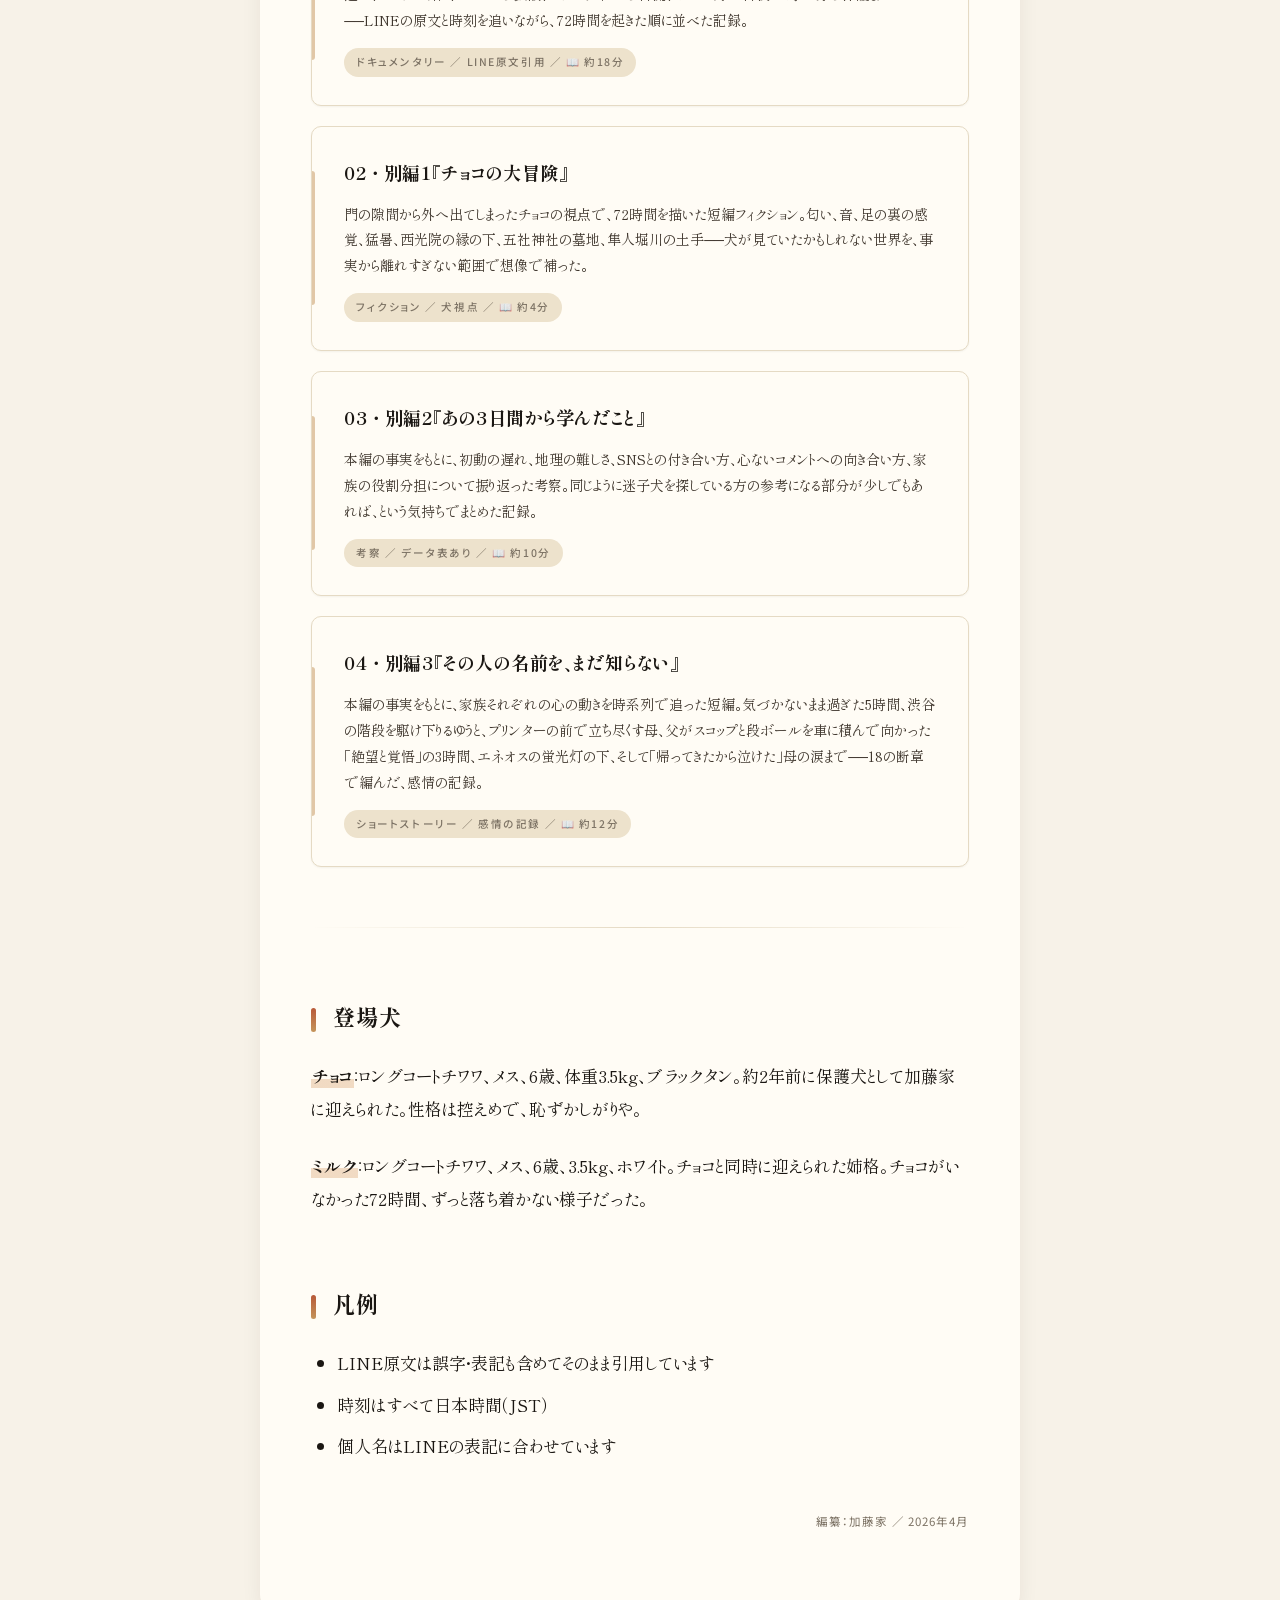
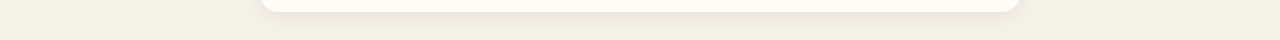
==== commit 25be3dd2: "Anonymize family names with pseudonyms for public release - 晃/Akira/AKIRA → あきお - 智恵子/Chieko/CHIEKO " ====
--- a/index.html
+++ b/index.html
@@ -185,7 +185,7 @@
 
   <a class="toc-card" href="story.html">
     <h3>04 ・ 別編3『その人の名前を、まだ知らない』</h3>
-    <p>本編の事実をもとに、家族それぞれの心の動きを時系列で追った短編。気づかないまま過ぎた5時間、渋谷の階段を駆け下りる勇輝、プリンターの前で立ち尽くす母、父がスコップと段ボールを車に積んで向かった「絶望と覚悟」の3時間、エネオスの蛍光灯の下、そして「帰ってきたから泣けた」母の涙まで──18の断章で編んだ、感情の記録。</p>
+    <p>本編の事実をもとに、家族それぞれの心の動きを時系列で追った短編。気づかないまま過ぎた5時間、渋谷の階段を駆け下りるゆうと、プリンターの前で立ち尽くす母、父がスコップと段ボールを車に積んで向かった「絶望と覚悟」の3時間、エネオスの蛍光灯の下、そして「帰ってきたから泣けた」母の涙まで──18の断章で編んだ、感情の記録。</p>
     <span class="toc-meta">ショートストーリー ／ 感情の記録 ／ 📖 約12分</span>
   </a>
 
